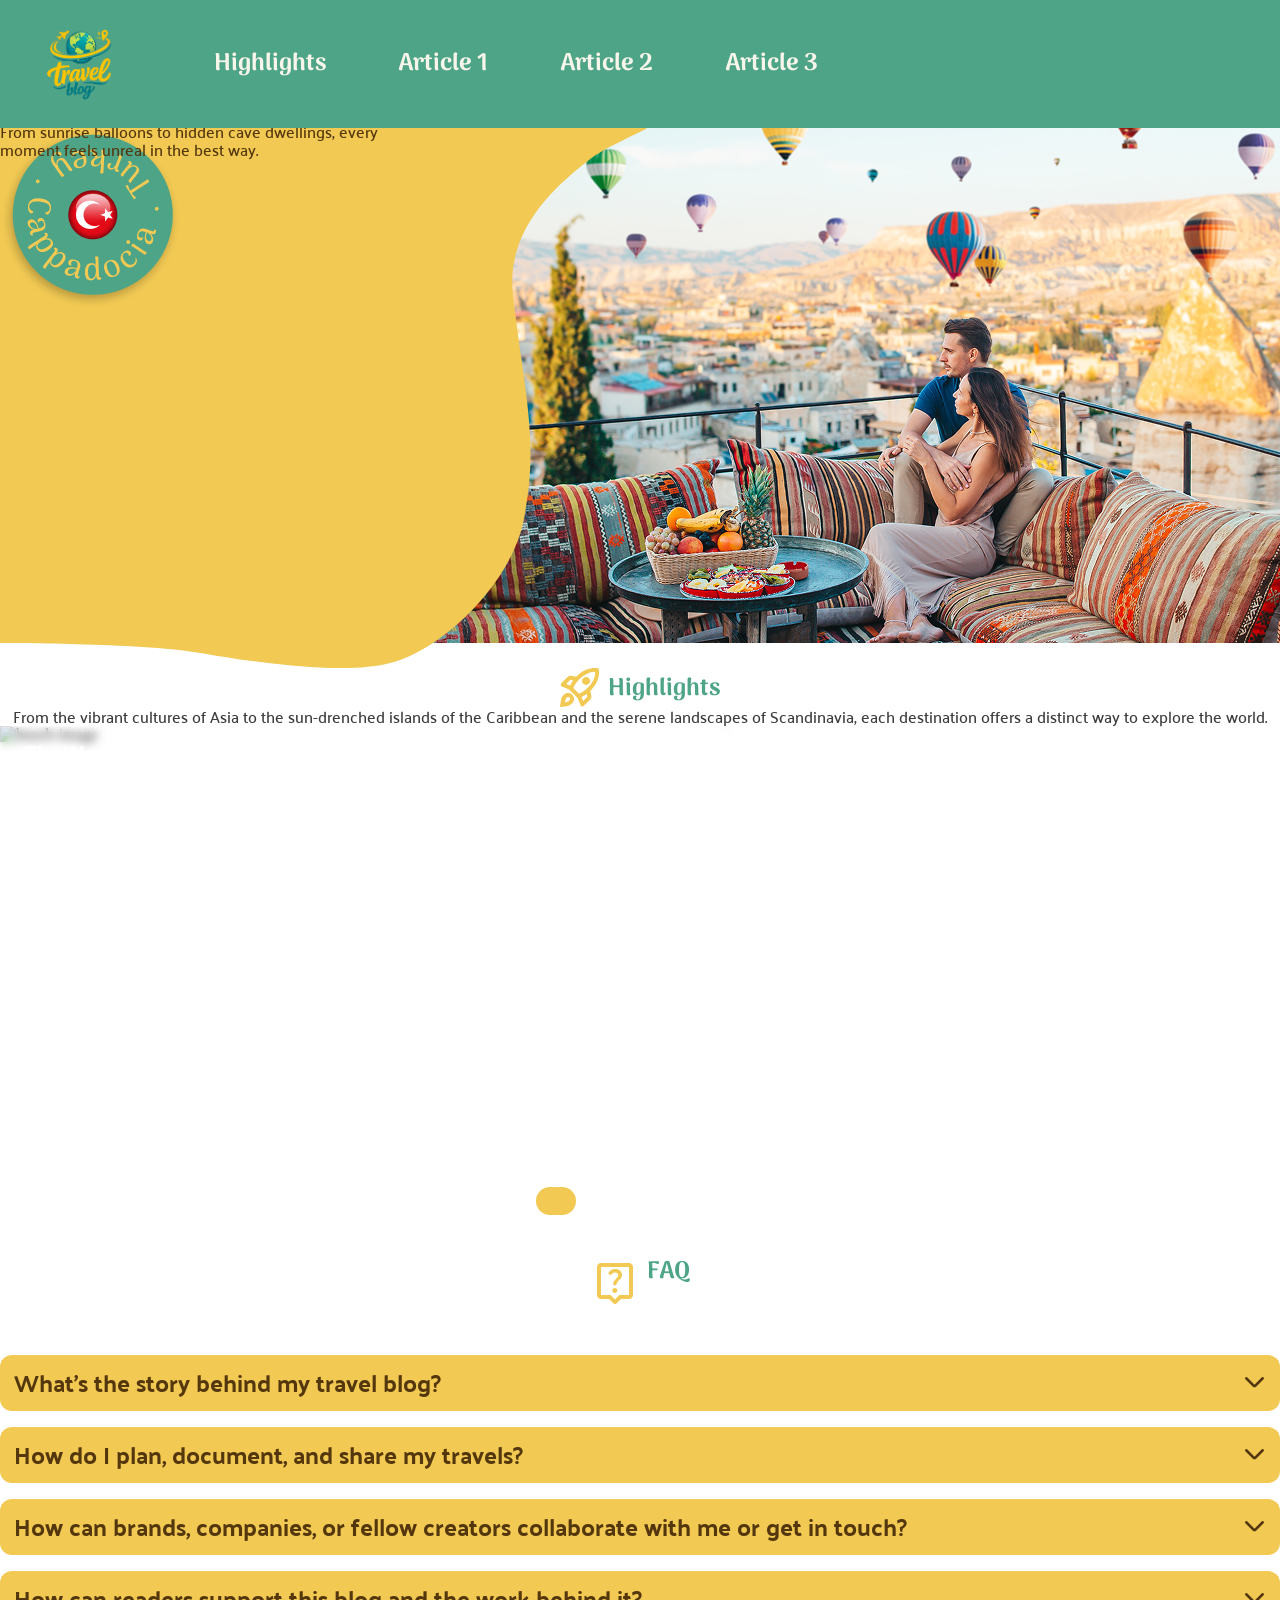
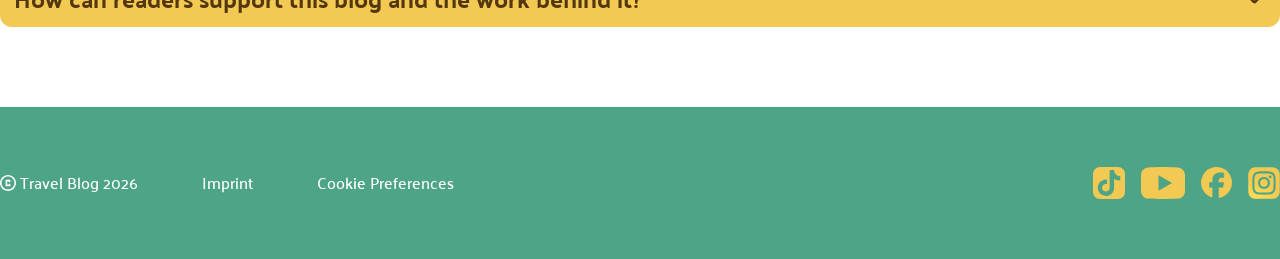
==== index.html @ 49374ea3 "nav links home button now pointing to index" ====
<!doctype html>
<html lang="en">
    <head>
        <meta charset="UTF-8" />
        <meta name="viewport" content="width=device-width, initial-scale=1.0" />
        <title>Travelmate</title>

        <link rel="icon" type="image/x-icon" href="./assets/icons/favicon.png" />
        <link rel="stylesheet" href="./styles/variables.css" />
        <link rel="stylesheet" href="./styles/standard.css" />
        <link rel="stylesheet" href="./styles/fonts.css" />
        <link rel="stylesheet" href="style.css" />
    </head>
    <body>
        <!-- #region header -->
        <header>
            <nav>
                <a href="index.html">
                    <img src="./assets/icons/favicon.png" alt="logo-icon" />
                </a>
                <ul>
                    <li>
                        <a href="index.html">
                            <img class="nav-mobile" src="./assets/icons/mobile-home-icon.svg" alt="home button" />
                        </a>
                        <a href="index.html#section-highlights">
                            <div class="nav-desktop">
                                <p>Highlights</p>
                                <img class="hover0" src="./assets/icons/hover-0.png" alt="hover-0" />
                            </div>
                        </a>
                    </li>
                    <li>
                        <a href="./page/beaches.html">
                            <img class="nav-mobile" src="./assets/icons/mobile-rocket-icon.svg" alt="rocket button" />
                            <div class="nav-desktop">
                                <p>Article 1</p>
                                <img class="hover1" src="./assets/icons/hover-1.png" alt="hover-1" />
                            </div>
                        </a>
                    </li>
                    <li>
                        <a href="./page/copenhagen.html">
                            <img class="nav-mobile" src="./assets/icons/mobile-help-icon.svg" alt="help button" />
                            <div class="nav-desktop">
                                <p>Article 2</p>
                                <img class="hover2" src="./assets/icons/hover-2.png" alt="hover-2" />
                            </div>
                        </a>
                    </li>
                    <li>
                        <a href="./page/pattaya.html">
                            <img class="nav-mobile" src="./assets/icons/mobile-contact-icon.svg" alt="contact button" />
                            <div class="nav-desktop">
                                <p>Article 3</p>
                                <img class="hover3" src="./assets/icons/hover-3.png" alt="hover-3" />
                            </div>
                        </a>
                    </li>
                </ul>
            </nav>
        </header>
        <!-- #endregion header -->

        <!-- #region content-main -->
        <section class="content-main">
            <section class="content-main-section section-landing">
                <div class="landing-bg">
                    <img class="landing-overlay" src="./assets/img/header-img.png" alt="hero-background" />
                </div>

                <img
                    class="landing-overlay landing-overlay-bg"
                    src="./assets/img/landing-overlay.svg"
                    alt="hero-overlay"
                />
                <div class="landing-headline">
                    <img
                        class="landing-overlay landing-icon"
                        src="./assets/icons/cappadocia-circle-shadow-icon.png"
                        alt="hero-overlay"
                    />
                    <div class="landing-overlay landing-txt">
                        <h1>Cappadocia</h1>
                        <h4>
                            From sunrise balloons to hidden cave dwellings, every moment feels unreal in the best way.
                        </h4>
                    </div>
                </div>
            </section>
            <section id="section-highlights" class="content-main-section section-highlights">
                <!-- <section class="content-main-highlights"> -->
                <div>
                    <img src="./assets/icons/rocket-yellow-icon.svg" alt="rocket-icon" />
                    <h2>Highlights</h2>
                </div>
                <p>
                    From the vibrant cultures of Asia to the sun-drenched islands of the Caribbean and the serene
                    landscapes of Scandinavia, each destination offers a distinct way to explore the world.
                </p>
                <!-- #region faint-radio-slider -->
                <section class="faint_radio">
                    <!-- four exclusive radio buttons -->
                    <!-- give them extra spacing for hover effekt -->
                    <div class="radio_space">
                        <input type="radio" name="slider" value="one" checked />
                    </div>
                    <div class="radio_space">
                        <input type="radio" name="slider" value="two" />
                    </div>
                    <div class="radio_space">
                        <input type="radio" name="slider" value="three" />
                    </div>
                    <div class="radio_space">
                        <input type="radio" name="slider" value="four" />
                    </div>

                    <div class="faint_radio_wrapper">
                        <article class="faint_radio_element element_one">
                            <a class="faint_radio_element_txt" href="./page/beaches.html">
                                <h3>The World's Most Breathtaking Beaches</h3>
                                <h4>
                                    From powder-soft white sands to dramatic coastlines kissed by turquoise waves, these
                                    beaches are more than destinations — they're feelings.
                                </h4>
                            </a>
                            <img src="./assets/img/beaches-img-0.jpg" alt="beach-image" />
                        </article>

                        <article class="faint_radio_element element_two">
                            <a class="faint_radio_element_txt" href="./page/copenhagen.html">
                                <h3>Copenhagen in 3 Days: Big Experiences, Smart Spending</h3>
                                <h4>
                                    Discover Copenhagen, where historic charm meets modern design, vibrant cycling
                                    culture and waterfront living.
                                </h4>
                            </a>
                            <img src="./assets/img/copenhagen.jpg" alt="copenhagen-image" />
                        </article>

                        <article class="faint_radio_element element_three">
                            <a class="faint_radio_element_txt" href="./page/pattaya.html">
                                <h3>Pattaya Pulse: Food, Sun and Neon Lights</h3>
                                <h4>
                                    From bustling promenades to nearby islands, the city offers an energetic and diverse
                                    escape. Discover Pattaya City, with vibrand nightlife and rich cultural landmarks.
                                </h4>
                            </a>
                            <img src="./assets/img/pattaya.jpg" alt="pattaya-sanctuary-of-truth-image" />
                        </article>

                        <article class="faint_radio_element element_four">
                            <a class="faint_radio_element_txt" href="https://de.wikipedia.org/wiki/Fuji_(Vulkan)">
                                <h3>Mountain Fuji</h3>
                                <h4>
                                    The most iconic mountain and an active volcano located about 100 kilometers
                                    southwest of Tokyo. Written with the characters for "wealth" and "samurai", Fuji's
                                    name evokes a sense of strength, honor, and enduring prestige.
                                </h4>
                            </a>
                            <img src="./assets/img/fuji.jpg" alt="mountain-fuji-tempel-image" />
                        </article>
                    </div>
                </section>
                <!-- #endregion faint-radio-slider -->
            </section>
            <section class="content-main-section section-faq">
                <div class="faq-top">
                    <img src=".//assets/icons/faq-icon.svg" alt="FAQ-icon" />
                    <h2>FAQ</h2>
                </div>

                <div class="faq-cards">
                    <details>
                        <summary>What's the story behind my travel blog?</summary>
                        <p>
                            Lorem ipsum dolor sit amet, consectetur adipisicing elit. Minima facilis dignissimos
                            reiciendis placeat veritatis maxime. Magnam distinctio inventore, unde doloribus quo
                            voluptatem recusandae nostrum labore pariatur debitis magni, hic non.
                        </p>
                    </details>
                    <details>
                        <summary>How do I plan, document, and share my travels?</summary>
                        <p>
                            Lorem ipsum dolor sit amet consectetur adipisicing elit. Eius suscipit architecto id cum
                            modi deserunt, commodi voluptatibus numquam ex quasi iusto, laborum tenetur quae repudiandae
                            delectus minus repellat ea aliquid!
                        </p>
                    </details>
                    <details>
                        <summary>
                            How can brands, companies, or fellow creators collaborate with me or get in touch?
                        </summary>
                        <p>
                            Lorem, ipsum dolor sit amet consectetur adipisicing elit. Minus, dolore perspiciatis
                            repellat asperiores numquam magnam odio neque ad? Voluptatem, similique aut! Dicta
                            laudantium dignissimos aliquam similique, ipsum molestiae eum totam?
                        </p>
                    </details>
                    <details>
                        <summary>How can readers support this blog and the work behind it?</summary>
                        <p>
                            Lorem ipsum, dolor sit amet consectetur adipisicing elit. Obcaecati voluptatibus id beatae
                            ullam asperiores pariatur iste voluptates et porro velit rerum cum error nobis doloribus,
                            consequuntur, eveniet necessitatibus quia maiores?
                        </p>
                    </details>
                </div>
            </section>
        </section>
        <!-- #endregion content-main -->

        <!-- #region footer -->
        <footer>
            <div>
                <div class="footer-copyright">
                    <ul>
                        <li>
                            <a href="./page/imprint.html"> <p>Imprint</p></a>
                        </li>
                        <li class="cookies">
                            <p>Cookie Preferences</p>
                        </li>
                        <li class="copyright">
                            <img src="./assets/icons/copyright-icon.svg" alt="copyright-icon" />
                            <p>Travel Blog 2026</p>
                        </li>
                    </ul>
                </div>
                <div class="footer-social">
                    <a href="https://www.tiktok.com/de-DE/" target="_blank">
                        <img src="./assets/icons/socials-tiktok-icon.svg" alt="tiktok-icon" />
                    </a>
                    <a href="https://www.youtube.com/" target="_blank">
                        <img src="./assets/icons/socials-youtube-icon.svg" alt="youtube-icon" />
                    </a>
                    <a href="https://www.facebook.com/" target="_blank">
                        <img src="./assets/icons/socials-facebook-icon.svg" alt="facebook-icon" />
                    </a>
                    <a href="https://www.instagram.com/" target="_blank">
                        <img src="./assets/icons/socials-instagram-icon.svg" alt="instagram-icon" />
                    </a>
                </div>
            </div>
        </footer>
        <!-- #endregion footer -->
    </body>
</html>
---- styles/variables.css ----
:root {
    /* <!-- #region colors --> */

    /* green #4ea487 */
    --color-main1: rgb(78, 164, 135);

    /* yellow #f1c953 */
    --color-main2: rgb(241, 201, 83);

    /* light-green #4ea48733 */
    --color-background: rgba(78, 164, 135, 0.2);

    /* very light-green ##4EA4874D */
    --color-bg-rslider: rgba(78, 164, 135, 0.302);

    /* brown #54370d */
    --text-color: rgb(84, 55, 13);

    /* grey #3d3d3d*/
    --paragraph-color: rgb(61, 61, 61);

    /* <!-- #endregion colors --> */

    /* <!-- #region border radius --> */

    --border-radius-desktop-bubble: 30px;
    --border-radius-mobile: 30px;

    /* <!-- #endregion border racius --> */

    /* <!-- #region ARTICLE fonts --> */
    --f-size-h1-desk: 4rem;
    --f-size-h2-desk: 2.5rem;
    --f-size-h3-desk: 2rem;
    --f-size-header-p-desk: 2rem;
    --f-size-h4-desk: 1.125rem;
    --f-size-author-p-desk: 1rem;
    --f-size-p-desk: 1.5rem;

    --f-size-h1-mobile: 2.5rem;
    --f-size-h2-mobile: 1.25rem;
    --f-size-h3-mobile: 1.25rem;
    --f-size-header-p-mobile: 1.125rem;
    --f-size-h4-mobile: 1rem;
    --f-size-author-p-mobile: 1rem;
    --f-size-p-mobile: 1rem;

    /* <!-- #endregion article fonts --> */

    /* #region faint-radio-slider */
    --fslider-height: 533px;
    --fslider-radio-size: 28px;
    --rslider-radio-size: 22px;
    --fslider-radio-border-radius: 20px;
    --fslider-radio-highlight: #f1c953;
    --fslider-radio-gap: 22px;
    --rslider-radio-gap: 8px;
    --fslider-radio-hover-w: 40px;
    /* #endregion faint-radio-slider */
}
---- styles/standard.css ----
* {
    box-sizing: border-box;
    position: relative;
    margin: 0;
    padding: 0;
    scroll-behavior: smooth;
}

html {
    font-size: 16px;
}
---- styles/fonts.css ----
/* arima-regular - latin */
@font-face {
    font-display: swap; /* Check https://developer.mozilla.org/en-US/docs/Web/CSS/@font-face/font-display for other options. */
    font-family: 'Arima';
    font-style: normal;
    font-weight: 400;
    src: url('../assets/fonts/arima-v7-latin-regular.woff2') format('woff2'); /* Chrome 36+, Opera 23+, Firefox 39+, Safari 12+, iOS 10+ */
}
/* arima-600 - latin */
@font-face {
    font-display: swap; /* Check https://developer.mozilla.org/en-US/docs/Web/CSS/@font-face/font-display for other options. */
    font-family: 'Arima';
    font-style: normal;
    font-weight: 600;
    src: url('../assets/fonts/arima-v7-latin-600.woff2') format('woff2'); /* Chrome 36+, Opera 23+, Firefox 39+, Safari 12+, iOS 10+ */
}
/* arima-700 - latin */
@font-face {
    font-display: swap; /* Check https://developer.mozilla.org/en-US/docs/Web/CSS/@font-face/font-display for other options. */
    font-family: 'Arima';
    font-style: normal;
    font-weight: 700;
    src: url('../assets/fonts/arima-v7-latin-700.woff2') format('woff2'); /* Chrome 36+, Opera 23+, Firefox 39+, Safari 12+, iOS 10+ */
}
/* palanquin-regular - latin */
@font-face {
    font-display: swap; /* Check https://developer.mozilla.org/en-US/docs/Web/CSS/@font-face/font-display for other options. */
    font-family: 'Palanquin';
    font-style: normal;
    font-weight: 400;
    src: url('../assets/fonts/palanquin-v17-latin-regular.woff2') format('woff2'); /* Chrome 36+, Opera 23+, Firefox 39+, Safari 12+, iOS 10+ */
}
/* palanquin-500 - latin */
@font-face {
    font-display: swap; /* Check https://developer.mozilla.org/en-US/docs/Web/CSS/@font-face/font-display for other options. */
    font-family: 'Palanquin';
    font-style: normal;
    font-weight: 500;
    src: url('../assets/fonts/palanquin-v17-latin-500.woff2') format('woff2'); /* Chrome 36+, Opera 23+, Firefox 39+, Safari 12+, iOS 10+ */
}
/* palanquin-600 - latin */
@font-face {
    font-display: swap; /* Check https://developer.mozilla.org/en-US/docs/Web/CSS/@font-face/font-display for other options. */
    font-family: 'Palanquin';
    font-style: normal;
    font-weight: 600;
    src: url('../assets/fonts/palanquin-v17-latin-600.woff2') format('woff2'); /* Chrome 36+, Opera 23+, Firefox 39+, Safari 12+, iOS 10+ */
}
/* palanquin-700 - latin */
@font-face {
    font-display: swap; /* Check https://developer.mozilla.org/en-US/docs/Web/CSS/@font-face/font-display for other options. */
    font-family: 'Palanquin';
    font-style: normal;
    font-weight: 700;
    src: url('../assets/fonts/palanquin-v17-latin-700.woff2') format('woff2'); /* Chrome 36+, Opera 23+, Firefox 39+, Safari 12+, iOS 10+ */
}
/* palanquin-dark-600 - latin */
@font-face {
    font-display: swap; /* Check https://developer.mozilla.org/en-US/docs/Web/CSS/@font-face/font-display for other options. */
    font-family: 'Palanquin Dark';
    font-style: normal;
    font-weight: 600;
    src: url('../assets/fonts/palanquin-dark-v17-latin-600.woff2') format('woff2'); /* Chrome 36+, Opera 23+, Firefox 39+, Safari 12+, iOS 10+ */
}
---- style.css ----
/* #region global */
/* global definitions for all sub-pages are located in ./styles/page/page-definitions.css */
/* font size variables are only applicable for /page */
h1 {
    font-family: "Arima";
    font-weight: 700;
    font-size: 3.75rem;
    /* NOTE: h1 does not exist in mobile */
    font-size: clamp(var(--f-size-h1-mobile), calc((3.75rem * 100vw / 840px)), 3.75rem);
    color: var(--text-color);
}

h2 {
    font-family: "Arima";
    font-weight: 700;
    font-size: clamp(2.5rem, calc((3.25rem * 100vw / 840px)), 3.25rem);
    color: var(--color-main1);
}

h3 {
    font-family: "Palanquin Dark";
    font-weight: 600;
    font-size: clamp(1.75rem, calc((3rem * 100vw / 840px)), 3rem);
    line-height: 100%;
    color: #ffffff;
}

h4 {
    font-family: "Palanquin";
    font-weight: 400;
    font-size: clamp(1.25rem, calc((1.75rem * 100vw / 840px)), 1.75rem);
    line-height: 100%;
    color: #ffffff;
}

p {
    font-family: "Palanquin";
    font-weight: 500;
    font-size: clamp(1rem, calc((1.5rem * 100vw / 840px)), 1.5rem);
    color: var(--text-color);
    line-height: 110%;
}
/* #endregion global */

/* #region header */
header {
    nav {
        display: flex;
        justify-content: center;
        height: 70px;
        background-color: var(--color-main1);
    }

    a {
        display: flex;
        align-items: center;
        height: 100%;
        text-decoration: none;

        p {
            font-family: "Arima";
            font-weight: 700;
            font-size: 1.5rem;
            color: #f8f5eb;
        }
    }

    a:hover {
        p {
            color: var(--color-main2);
        }

        .nav-desktop > img {
            transition: all 200ms ease-in-out;
            opacity: 1;
        }
    }

    a:active {
        p {
            color: #f8f5eb;
        }
    }

    img {
        height: 56px;
        width: 56px;
    }

    ul {
        transition: all 150ms ease-in-out;

        display: flex;
        align-items: center;
        justify-content: center;

        position: fixed;
        bottom: 0;
        z-index: 3;

        width: 100%;
        height: 88px;
        gap: 48px;

        background-color: var(--color-main2);
        list-style-type: none;

        li {
            display: flex;
            height: 100%;
            align-items: center;

            img {
                height: 40px;
                width: 40px;
            }
        }
    }
}

/* mobile-first: do not show desktop version of nav-bar */
.nav-desktop {
    display: none;
}
/* #endregion header */

/* #region content-main */
.content-main {
    display: flex;
    flex-direction: column;
    align-items: center;

    width: 100%;
}

/* smooth content limitation for content sections with up to 120px padding */
/* |  |<---------- 1440 ---------->|  | */
/* |  |            Hero            |  | */
/* |  |<-120| Content (desk) |120->|  | */
/* |  |<- 20| Content (mobi) | 20->|  | */

.content-main-section {
    height: 100%;
    width: 100%;
    /* padding desktop/mobile top/bottom 80px -> 40px & left/right 120px -> 20px */
    padding: 40px max(calc(50% - 720px + 120px), clamp(20px, calc((120px * 100vw / 840px) / 2.5), 120px));
}

.section-landing {
    padding: 0 calc(50% - 720px);
    padding-bottom: 40px;
    height: 540px;

    position: relative;
    overflow: hidden;

    /* place the background image into a container to align it to the right, while overlay is aligned to the left */
    .landing-bg {
        position: relative;
        img {
            right: max(calc(50% - 720px), clamp(-410px, calc((100vw - 400px) * 410px / 1040px - 410px), 0px));
        }
    }

    .landing-headline {
        height: clamp(51%, calc((100vw - 400px) * 49% / 550px + 51%), 100%);
    }

    .landing-overlay {
        position: absolute;
        top: 0;
    }

    .landing-icon {
        /* school was a while ago... f(x) = (x-x1) * (y2 - y1) / (x2 - x1) + y1 */
        left: max(calc(50% - 270px), clamp(50px, calc((100vw - 400px) * 400px / 550px + 50px), 450px));
        top: clamp(40%, calc((100vw - 400px) * 15% / 1040px + 40%), 55%);
    }

    .landing-txt {
        display: none;
    }

    .landing-overlay-bg {
        height: clamp(51%, calc((100vw - 400px) * 49% / 550px + 51%), 100%);
        left: max(calc(50% - 720px), clamp(-100px, calc((100vw - 400px) * 100px / 1040px - 100px), 0px));
    }
}

.section-highlights {
    height: 100%;
    width: 100%;

    display: flex;
    flex-direction: column;
    justify-content: center;
    align-items: center;

    > div {
        display: flex;
        justify-content: center;
        align-items: center;
        gap: 8px;
        padding-bottom: clamp(24px, calc(50px - 32px * 100vw / 769px), 32px);
        img {
            height: clamp(40px, calc(100vw * 48px / 769px), 48px);
            width: clamp(40px, calc(100vw * 48px / 769px), 48px);
        }
    }

    > p {
        text-align: center;
        display: none;
        padding-bottom: clamp(0px, calc(88px * 100vw / 1200px) / 1.1, 88px);
    }

    /* #region faint-radio-slider  */
    .faint_radio {
        position: relative;
        border-top-right-radius: 100px;

        width: 100%;
        height: var(--fslider-height);

        /* hides the corner radius */
        overflow: hidden;
    }

    .faint_radio {
        display: flex;
        justify-content: center;
        /* e.g. (hover(40) - width(28))/2 -> 6px must be removed from target gap */
        gap: calc(var(--fslider-radio-gap) - calc((var(--fslider-radio-hover-w) - var(--fslider-radio-size)) / 2));

        .radio_space {
            display: flex;
            align-items: flex-end;
            justify-content: center;
            width: var(--fslider-radio-hover-w);
            height: 100%;
        }

        input {
            /* move slider buttons above element layer */
            z-index: 2;

            appearance: none;
            background-color: #ffffff;
            margin: 44px 0;
            width: var(--fslider-radio-size);
            height: var(--fslider-radio-size);
            border-radius: var(--fslider-radio-border-radius);
        }
    }

    .faint_radio input:hover {
        width: var(--fslider-radio-hover-w);
        background-color: var(--fslider-radio-highlight);
    }

    /* set up selection */
    .faint_radio input[type="radio"] {
        display: grid;
        place-content: center;
    }

    /* design selection */
    .faint_radio input[type="radio"]::before {
        content: "";
        width: var(--fslider-radio-hover-w);
        height: var(--fslider-radio-size);
        border-radius: 20px;
        transition: 120ms transform ease-in-out;

        /* set the shadow "too big" (overflow circle) and still hide it */
        box-shadow: inset 2em 2em var(--fslider-radio-highlight);
        transform: scale(0);
    }

    /* show selection */
    .faint_radio input[type="radio"]:checked::before {
        transform: scale(1);
    }

    .faint_radio_wrapper {
        width: 100%;
        height: 100%;

        /* parent is relative, so this will make visibility only to slider area */
        position: absolute;

        transition: all 0.5s ease-in-out;
    }

    .faint_radio_element {
        position: absolute;
        width: 100%;
        height: 100%;

        img {
            width: 100%;
            height: var(--fslider-height);
            object-fit: cover;
        }
    }

    .faint_radio_element_txt {
        position: absolute;
        z-index: 1;

        background: rgba(255, 255, 255, 0.2);
        backdrop-filter: blur(5px);
        border: 1px solid rgba(255, 255, 255, 0.3);

        padding: 16px 24px;
        margin: clamp(54px, calc(375px - 375px * 100vw / 1440px), 93px) clamp(16px, calc(38px * 100vw / 1440px), 38px);
        text-decoration: none;

        h3 {
            /* https://developer.mozilla.org/en-US/docs/Web/CSS/Reference/Properties/line-clamp */
            display: -webkit-box;
            -webkit-line-clamp: 3;
            -webkit-box-orient: vertical;
            overflow: hidden;
            padding-bottom: 8px;
        }

        h4 {
            /* https://developer.mozilla.org/en-US/docs/Web/CSS/Reference/Properties/line-clamp */
            display: -webkit-box;
            -webkit-line-clamp: 3;
            -webkit-box-orient: vertical;
            overflow: hidden;
        }
    }

    /* IMPORTANT to manage index for clickable URLs */
    .element_one {
        opacity: 1;
        z-index: 1;
    }

    .element_two,
    .element_three,
    .element_four {
        opacity: 0;
        z-index: 0;
    }

    /* we must use :has pseudo selector to reach parent of radion button, else we can't style it with a box */
    .radio_space:has(input[value="one"]:checked) ~ .faint_radio_wrapper {
        .element_one {
            opacity: 1;
            z-index: 1;

            transition: all 0.5s ease-in-out;
        }
        .element_two,
        .element_three,
        .element_four {
            transition: all 0.5s ease-in-out;
            opacity: 0;
            z-index: 0;
        }
    }

    .radio_space:has(input[value="two"]:checked) ~ .faint_radio_wrapper {
        .element_two {
            opacity: 1;
            z-index: 1;
            transition: all 0.5s ease-in-out;
        }
        .element_one,
        .element_three,
        .element_four {
            opacity: 0;
            z-index: 0;
            transition: all 0.5s ease-in-out;
        }
    }

    .radio_space:has(input[value="three"]:checked) ~ .faint_radio_wrapper {
        .element_three {
            opacity: 1;
            z-index: 1;
            transition: all 0.5s ease-in-out;
        }
        .element_one,
        .element_two,
        .element_four {
            opacity: 0;
            z-index: 0;
            transition: all 0.5s ease-in-out;
        }
    }

    .radio_space:has(input[value="four"]:checked) ~ .faint_radio_wrapper {
        .element_four {
            opacity: 1;
            z-index: 1;
            transition: all 0.5s ease-in-out;
        }
        .element_one,
        .element_two,
        .element_three {
            opacity: 0;
            z-index: 0;
            transition: all 0.5s ease-in-out;
        }
    }
    /* #endregion faint-radio-slider  */
}

/* #region FAQ */

.section-faq {
    width: 100%;
    padding-bottom: 80px;
    display: flex;
    flex-direction: column;
    align-items: center;
    gap: 32px;

    .faq-top {
        display: flex;
        flex-direction: row;
        align-items: flex-start;
        gap: 8px;

        h2 {
            line-height: 110%;
        }

        img {
            width: 40px;
        }
    }

    .faq-cards {
        width: 100%;
        display: flex;
        flex-direction: column;
        gap: 16px;

        details {
            background-color: var(--color-main2);
            border-radius: 12px;
            font-family: "Palanquin";
            font-weight: 700;
            font-size: 1rem;
            color: var(--text-color);
            padding: 16px 14px;
            line-height: 100%;
            display: flex;
            flex-direction: column;
        }

        summary {
            display: flex;
            justify-content: space-between;
            cursor: pointer;
            list-style: none;
            align-items: center;
            line-height: 100%;
        }

        summary::after {
            display: flex;
            content: "";
            height: 24px;
            width: 24px;
            flex-shrink: 0;
            background-image: url("./assets/icons/faq-arrow.png");
            background-repeat: no-repeat;
            background-position: center;
            transition: transform 0.5s;
        }

        details[open] summary::after {
            transform: rotate(180deg);
        }

        p {
            background-color: white;
            border-radius: 5px;
            line-height: 120%;
            margin-top: 8px;
            padding: 4px 10px;
            font-size: 1rem;
        }
    }
}

/* #endregion FAQ */

/* #endregion content-main */

/* #region footer */

footer {
    background-color: var(--color-main1);
    height: 134px;
    margin-bottom: 88px;
    width: 100%;
    padding: 24px max(calc(50% - 720px + 120px), clamp(30px, calc((120px * 100vw / 840px) / 2.5), 120px));
    display: flex;
    align-items: center;

    div {
        width: 100%;
        display: flex;
        justify-content: space-between;
        align-items: flex-end;
    }

    p {
        color: white;
        font-size: 1rem;
    }

    a {
        text-decoration: none;
        color: white;
        font-family: "Palanquin";
        font-size: 1rem;
    }

    .footer-copyright {
        display: flex;
        align-items: center;
        ul {
            display: flex;
            align-items: flex-start;
            list-style-type: none;
            display: flex;
            flex-direction: column;
            gap: 8px;
        }

        img {
            height: 16px;
        }

        .copyright {
            display: flex;
            align-items: center;
            gap: 4px;
        }
    }
    .footer-social {
        display: flex;
        align-items: flex-end;
        justify-content: flex-end;
        width: 200px;
        gap: clamp(8px, 3.5vw, 16px);

        img {
            height: 24px;
        }
        a {
            display: flex;
            align-items: center;
        }
    }
}

/* #endregion footer */

/* #region media queries */
@media screen and (min-width: 769px) {
    p,
    li,
    a {
        color: var(--paragraph-color);
    }
    /* #region header min-width: 769px */
    .nav-desktop {
        display: flex;
        flex-direction: column;
        align-items: center;
        position: relative;

        img {
            position: absolute;
            object-fit: contain;
            width: calc(100% + 50px);

            opacity: 0;
            transition: all 200ms ease-in-out;
        }

        .hover0 {
            top: 5px;
        }
        .hover1 {
            bottom: 19px;
        }
        .hover2 {
            top: 15px;
        }
        .hover3 {
            top: -24px;
            height: 80px;
        }
    }

    .nav-mobile {
        display: none;
    }

    header {
        nav {
            height: 128px;
            padding: 0px max(calc(50% - 600px));
            justify-content: flex-start;
            gap: clamp(32px, 8vw, 102px);
        }

        ul {
            transition: all 0s ease-in-out; /* desktop -> mobile transition only unidirectional */

            position: relative;
            height: 100%;
            width: auto;
            gap: clamp(16px, 6vw, 72px);
            background-color: #00000000;
        }

        img {
            height: 72px;
            width: 72px;
            padding-left: 6px;
        }
    }
    /* #endregion header min-width: 769px*/

    /* #region content-main min-width: 769px*/
    .section-highlights {
        > p {
            display: block;
        }
    }

    .section-faq {
        gap: 48px;

        .faq-top {
            img {
                width: 48px;
            }
        }
    }
    summary {
        font-size: 1.5rem;
    }

    .section-landing {
        .landing-txt {
            display: contents;

            display: flex;
            flex-direction: column;
            justify-content: center;
            height: 100%;
            width: 32%;

            padding-left: clamp(20px, calc((100vw - 400px) * (100px) / (1040px) + 20px), 120px);

            h4 {
                font-family: "Palanquin";
                font-weight: 500;
                line-height: 110%;
                color: var(--text-color);
            }
        }
    }
    /* #endregion content-main min-width: 769px*/

    /* #region footer min-width: 769px*/
    footer {
        height: 152px;
        margin-bottom: 0;
        align-items: center;

        div {
            align-items: center;
        }

        .footer-copyright ul {
            display: flex;
            flex-direction: row;
            align-items: center;
            gap: clamp(8px, 5vw, 72px);
        }

        .copyright {
            order: -2;
            font-size: 1.125rem;
        }

        .footer-social {
            img {
                height: 32px;
            }

            a {
                display: flex;
                align-items: center;
            }
        }
    }

    /* #endregion footer min-width: 769px*/
}

@media screen and (min-width: 320px) and (max-width: 374px) {
    footer {
        margin-bottom: clamp(20px, 88px * 100vw / 319px, 88px);

        div {
            flex-direction: column;
            gap: 5px;

            .footer-copyright {
                align-items: flex-start;
                ul {
                    .cookies {
                        display: none;
                    }
                    .copyright {
                        order: -2;
                    }
                }
            }

            .footer-social {
                flex-direction: row;
                align-items: space-between;
                width: 100%;
            }
        }
    }
}

/* OPTIONAL media query */
@media screen and (max-width: 319px) {
    header {
        ul {
            height: clamp(20px, calc(88px * 100vw / 319px), 88px);
            transition: all 0s ease-in-out;

            /* smooth clamping: (max-size * current-width / max-media-width ) / acceleration */
            gap: clamp(5px, (48px * 100vw / 319px) / 2, 48px);

            li img {
                width: clamp(16px, 40px * 100vw / 319px, 40px);
                height: clamp(16px, 40px * 100vw / 319px, 40px);
            }
        }
    }

    .section-highlights > div {
        img {
            width: clamp(16px, 40px * 100vw / 319px, 40px);
            height: clamp(16px, 40px * 100vw / 319px, 40px);
        }
    }

    footer {
        margin-bottom: clamp(20px, 88px * 100vw / 319px, 88px);
        height: clamp(80px, calc(134px * 100vw / 319px), 134px);
        padding: 0;

        div {
            flex-direction: column;
            gap: 5px;
            .footer-copyright {
                align-items: center;

                ul {
                    .cookies {
                        display: none;
                    }
                    .copyright {
                        order: -2;
                    }
                    a,
                    p {
                        font-size: clamp(0.5rem, calc((1rem * 100vw / 319px)), 1rem);
                    }
                }
            }

            .footer-social {
                flex-direction: row;
                justify-content: center;
                /* align-items: space-between; */
                align-items: flex-start;

                width: 100%;
                img {
                    width: clamp(16px, 32px * 100vw / 319px, 32px);
                }
            }
        }
    }

    h1,
    h2,
    h3 {
        font-size: clamp(1rem, calc((var(--f-size-h1-mobile) * 100vw / 319px)), var(--f-size-h1-mobile));
    }
}
/* #endregion media queries */
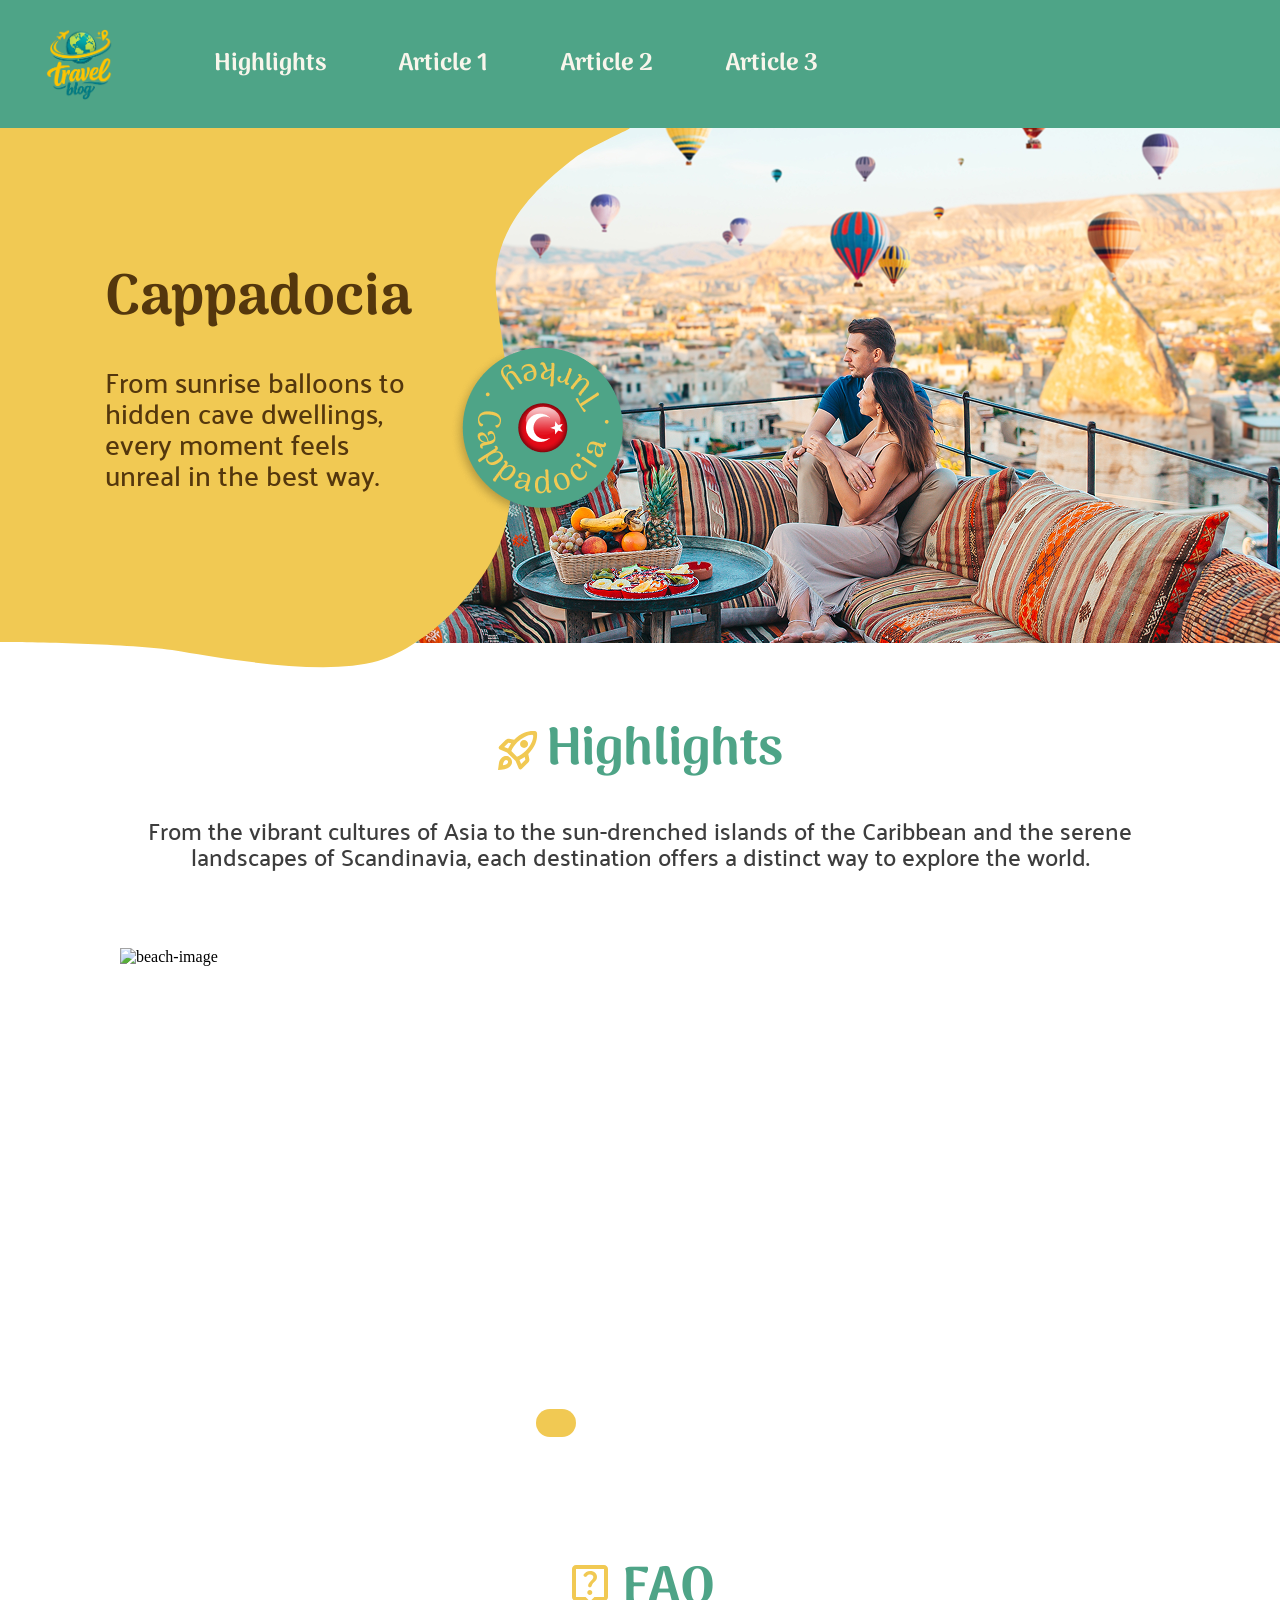
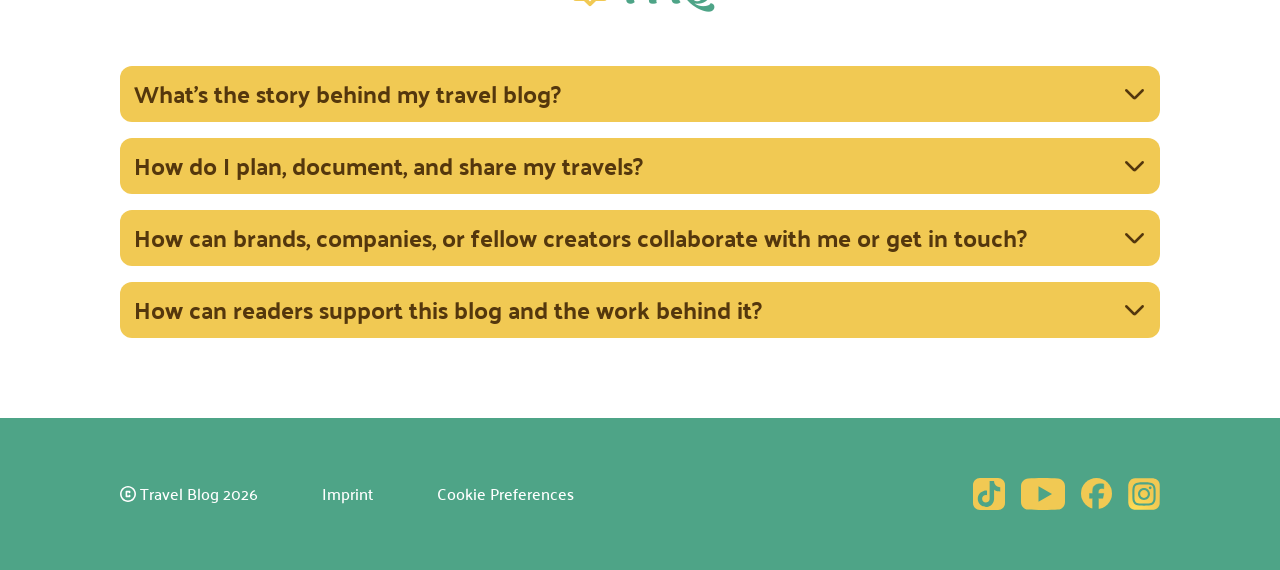
==== commit 8bf99501: "fix: index now working with firefox" ====
--- a/index.html
+++ b/index.html
@@ -23,7 +23,7 @@
                         <a href="index.html">
                             <img class="nav-mobile" src="./assets/icons/mobile-home-icon.svg" alt="home button" />
                         </a>
-                        <a href="index.html#section-highlights">
+                        <a class="nav-hover" href="index.html#section-highlights">
                             <div class="nav-desktop">
                                 <p>Highlights</p>
                                 <img class="hover0" src="./assets/icons/hover-0.png" alt="hover-0" />
@@ -31,7 +31,7 @@
                         </a>
                     </li>
                     <li>
-                        <a href="./page/beaches.html">
+                        <a class="nav-hover" href="./page/beaches.html">
                             <img class="nav-mobile" src="./assets/icons/mobile-rocket-icon.svg" alt="rocket button" />
                             <div class="nav-desktop">
                                 <p>Article 1</p>
@@ -40,7 +40,7 @@
                         </a>
                     </li>
                     <li>
-                        <a href="./page/copenhagen.html">
+                        <a class="nav-hover" href="./page/copenhagen.html">
                             <img class="nav-mobile" src="./assets/icons/mobile-help-icon.svg" alt="help button" />
                             <div class="nav-desktop">
                                 <p>Article 2</p>
@@ -49,7 +49,7 @@
                         </a>
                     </li>
                     <li>
-                        <a href="./page/pattaya.html">
+                        <a class="nav-hover" href="./page/pattaya.html">
                             <img class="nav-mobile" src="./assets/icons/mobile-contact-icon.svg" alt="contact button" />
                             <div class="nav-desktop">
                                 <p>Article 3</p>
--- a/style.css
+++ b/style.css
@@ -6,21 +6,23 @@
     font-weight: 700;
     font-size: 3.75rem;
     /* NOTE: h1 does not exist in mobile */
-    font-size: clamp(var(--f-size-h1-mobile), calc((3.75rem * 100vw / 840px)), 3.75rem);
+    font-size: clamp(var(--f-size-h1-mobile), calc((100vw - 25rem) * 1 / 52.5 + var(--f-size-h1-mobile)), 3.75rem);
+
     color: var(--text-color);
+    line-height: 120%;
 }
 
 h2 {
     font-family: "Arima";
     font-weight: 700;
-    font-size: clamp(2.5rem, calc((3.25rem * 100vw / 840px)), 3.25rem);
+    font-size: clamp(2.5rem, calc((100vw - 25rem) * 0.75 / 52.5 + 2.5rem), 3.25rem);
     color: var(--color-main1);
 }
 
 h3 {
     font-family: "Palanquin Dark";
     font-weight: 600;
-    font-size: clamp(1.75rem, calc((3rem * 100vw / 840px)), 3rem);
+    font-size: clamp(1.75rem, calc((100vw - 25rem) * 1.25 / 52.5 + 1.75rem), 3rem);
     line-height: 100%;
     color: #ffffff;
 }
@@ -28,7 +30,7 @@
 h4 {
     font-family: "Palanquin";
     font-weight: 400;
-    font-size: clamp(1.25rem, calc((1.75rem * 100vw / 840px)), 1.75rem);
+    font-size: clamp(1.25rem, calc((100vw - 25rem) * 0.5 / 52.5 + 1.25rem), 1.75rem);
     line-height: 100%;
     color: #ffffff;
 }
@@ -36,7 +38,7 @@
 p {
     font-family: "Palanquin";
     font-weight: 500;
-    font-size: clamp(1rem, calc((1.5rem * 100vw / 840px)), 1.5rem);
+    font-size: clamp(1rem, calc((100vw - 25rem) * 0.5 / 52.5 + 1rem), 1.5rem);
     color: var(--text-color);
     line-height: 110%;
 }
@@ -65,7 +67,7 @@
         }
     }
 
-    a:hover {
+    .nav-hover:hover {
         p {
             color: var(--color-main2);
         }
@@ -76,7 +78,7 @@
         }
     }
 
-    a:active {
+    .nav-hover:active {
         p {
             color: #f8f5eb;
         }
@@ -143,7 +145,7 @@
     height: 100%;
     width: 100%;
     /* padding desktop/mobile top/bottom 80px -> 40px & left/right 120px -> 20px */
-    padding: 40px max(calc(50% - 720px + 120px), clamp(20px, calc((120px * 100vw / 840px) / 2.5), 120px));
+    padding: 40px clamp(20px, calc((100vw - 400px) * 100 / 840 + 20px), 120px);
 }
 
 .section-landing {
@@ -158,12 +160,12 @@
     .landing-bg {
         position: relative;
         img {
-            right: max(calc(50% - 720px), clamp(-410px, calc((100vw - 400px) * 410px / 1040px - 410px), 0px));
+            right: clamp(-410px, calc((100vw - 400px) * 410 / 1040 - 410px), 0px);
         }
     }
 
     .landing-headline {
-        height: clamp(51%, calc((100vw - 400px) * 49% / 550px + 51%), 100%);
+        height: clamp(51%, calc((100vw - 400px) * 270 / 550 + 51%), 100%);
     }
 
     .landing-overlay {
@@ -173,8 +175,8 @@
 
     .landing-icon {
         /* school was a while ago... f(x) = (x-x1) * (y2 - y1) / (x2 - x1) + y1 */
-        left: max(calc(50% - 270px), clamp(50px, calc((100vw - 400px) * 400px / 550px + 50px), 450px));
-        top: clamp(40%, calc((100vw - 400px) * 15% / 1040px + 40%), 55%);
+        left: min(clamp(50px, calc((100vw - 400px) * 400 / 550 + 50px), 450px), 450px);
+        top: clamp(40%, calc((100vw - 400px) * 15 / 1040 + 40%), 55%);
     }
 
     .landing-txt {
@@ -182,8 +184,8 @@
     }
 
     .landing-overlay-bg {
-        height: clamp(51%, calc((100vw - 400px) * 49% / 550px + 51%), 100%);
-        left: max(calc(50% - 720px), clamp(-100px, calc((100vw - 400px) * 100px / 1040px - 100px), 0px));
+        height: clamp(51%, calc((100vw - 400px) * 270 / 550 + 51%), 100%);
+        left: clamp(-100px, calc((100vw - 400px) * 100 / 1040 - 100px), 0px);
     }
 }
 
@@ -201,7 +203,7 @@
         justify-content: center;
         align-items: center;
         gap: 8px;
-        padding-bottom: clamp(24px, calc(50px - 32px * 100vw / 769px), 32px);
+        padding-bottom: clamp(24px, calc((769px - 100vw) * 8 / 369 + 24px), 32px);
         img {
             height: clamp(40px, calc(100vw * 48px / 769px), 48px);
             width: clamp(40px, calc(100vw * 48px / 769px), 48px);
@@ -211,7 +213,7 @@
     > p {
         text-align: center;
         display: none;
-        padding-bottom: clamp(0px, calc(88px * 100vw / 1200px) / 1.1, 88px);
+        padding-bottom: clamp(0px, calc(100vw * 88 / 1440), 88px);
     }
 
     /* #region faint-radio-slider  */
@@ -310,15 +312,17 @@
 
         background: rgba(255, 255, 255, 0.2);
         backdrop-filter: blur(5px);
-        border: 1px solid rgba(255, 255, 255, 0.3);
+        border-left: 1px solid rgba(255, 255, 255);
+        border-right: 1px solid rgba(255, 255, 255);
 
         padding: 16px 24px;
-        margin: clamp(54px, calc(375px - 375px * 100vw / 1440px), 93px) clamp(16px, calc(38px * 100vw / 1440px), 38px);
+        margin: clamp(54px, calc(100vw * 39 / 1440 + 54px), 93px) clamp(16px, calc(100vw * 22 / 1440 + 16px), 38px);
         text-decoration: none;
 
         h3 {
             /* https://developer.mozilla.org/en-US/docs/Web/CSS/Reference/Properties/line-clamp */
             display: -webkit-box;
+            line-clamp: 3;
             -webkit-line-clamp: 3;
             -webkit-box-orient: vertical;
             overflow: hidden;
@@ -328,6 +332,7 @@
         h4 {
             /* https://developer.mozilla.org/en-US/docs/Web/CSS/Reference/Properties/line-clamp */
             display: -webkit-box;
+            line-clamp: 3;
             -webkit-line-clamp: 3;
             -webkit-box-orient: vertical;
             overflow: hidden;
@@ -502,7 +507,7 @@
     height: 134px;
     margin-bottom: 88px;
     width: 100%;
-    padding: 24px max(calc(50% - 720px + 120px), clamp(30px, calc((120px * 100vw / 840px) / 2.5), 120px));
+    padding: 24px clamp(30px, calc((100vw - 400px) * 96 / 840 + 24px), 120px);
     display: flex;
     align-items: center;
 
@@ -567,6 +572,32 @@
 /* #endregion footer */
 
 /* #region media queries */
+@media screen and (min-width: 1441px) {
+    .content-main-section {
+        padding: 40px max(calc(50% - 720px + 120px), 120px);
+    }
+
+    footer {
+        padding: 24px max(calc(50% - 720px + 120px), 120px);
+    }
+    .section-landing {
+        padding: 0 calc(50% - 720px);
+
+        .landing-bg {
+            img {
+                right: calc(50% - 720px);
+            }
+        }
+        .landing-overlay-bg {
+            /* left: max(calc(50% - 720px), 0); */
+            left: calc(50% - 720px);
+        }
+    }
+}
+
+@media screen and (min-width: 1201px) {
+}
+
 @media screen and (min-width: 769px) {
     p,
     li,
@@ -662,9 +693,10 @@
             flex-direction: column;
             justify-content: center;
             height: 100%;
-            width: 32%;
-
-            padding-left: clamp(20px, calc((100vw - 400px) * (100px) / (1040px) + 20px), 120px);
+            width: clamp(310px, calc((100vw - 769px) * 140 / 671 + 313px), 450px);
+            gap: 32px;
+
+            padding-left: clamp(20px, calc((100vw - 400px) * 100 / 1040 + 20px), 120px);
 
             h4 {
                 font-family: "Palanquin";
@@ -746,15 +778,14 @@
 @media screen and (max-width: 319px) {
     header {
         ul {
-            height: clamp(20px, calc(88px * 100vw / 319px), 88px);
+            height: clamp(20px, calc(100vw * 68 / 319 + 20px), 88px);
             transition: all 0s ease-in-out;
 
-            /* smooth clamping: (max-size * current-width / max-media-width ) / acceleration */
-            gap: clamp(5px, (48px * 100vw / 319px) / 2, 48px);
+            gap: clamp(5px, calc(33vw * 43 / 319 + 5px), 48px);
 
             li img {
-                width: clamp(16px, 40px * 100vw / 319px, 40px);
-                height: clamp(16px, 40px * 100vw / 319px, 40px);
+                width: clamp(16px, calc(60vw * 24 / 319 + 16px), 40px);
+                height: clamp(16px, calc(60vw * 24 / 319 + 16px), 40px);
             }
         }
     }
@@ -767,8 +798,8 @@
     }
 
     footer {
-        margin-bottom: clamp(20px, 88px * 100vw / 319px, 88px);
-        height: clamp(80px, calc(134px * 100vw / 319px), 134px);
+        margin-bottom: clamp(20px, calc(100vw * 68 / 319 + 20px), 88px);
+        height: clamp(80px, calc(100vw * 54 / 319 + 80px), 134px);
         padding: 0;
 
         div {
@@ -786,7 +817,7 @@
                     }
                     a,
                     p {
-                        font-size: clamp(0.5rem, calc((1rem * 100vw / 319px)), 1rem);
+                        font-size: clamp(0.5rem, calc(100vw * 0.5 / 20 + 0.5rem), 1rem);
                     }
                 }
             }
@@ -799,7 +830,7 @@
 
                 width: 100%;
                 img {
-                    width: clamp(16px, 32px * 100vw / 319px, 32px);
+                    width: clamp(16px, calc(100vw * 16 / 319 + 16px), 32px);
                 }
             }
         }
@@ -808,7 +839,7 @@
     h1,
     h2,
     h3 {
-        font-size: clamp(1rem, calc((var(--f-size-h1-mobile) * 100vw / 319px)), var(--f-size-h1-mobile));
+        font-size: clamp(1rem, calc(100vw * (var(--f-size-h1-mobile) - 1rem) / 319 + 1rem), (var(--f-size-h1-mobile)));
     }
 }
 /* #endregion media queries */
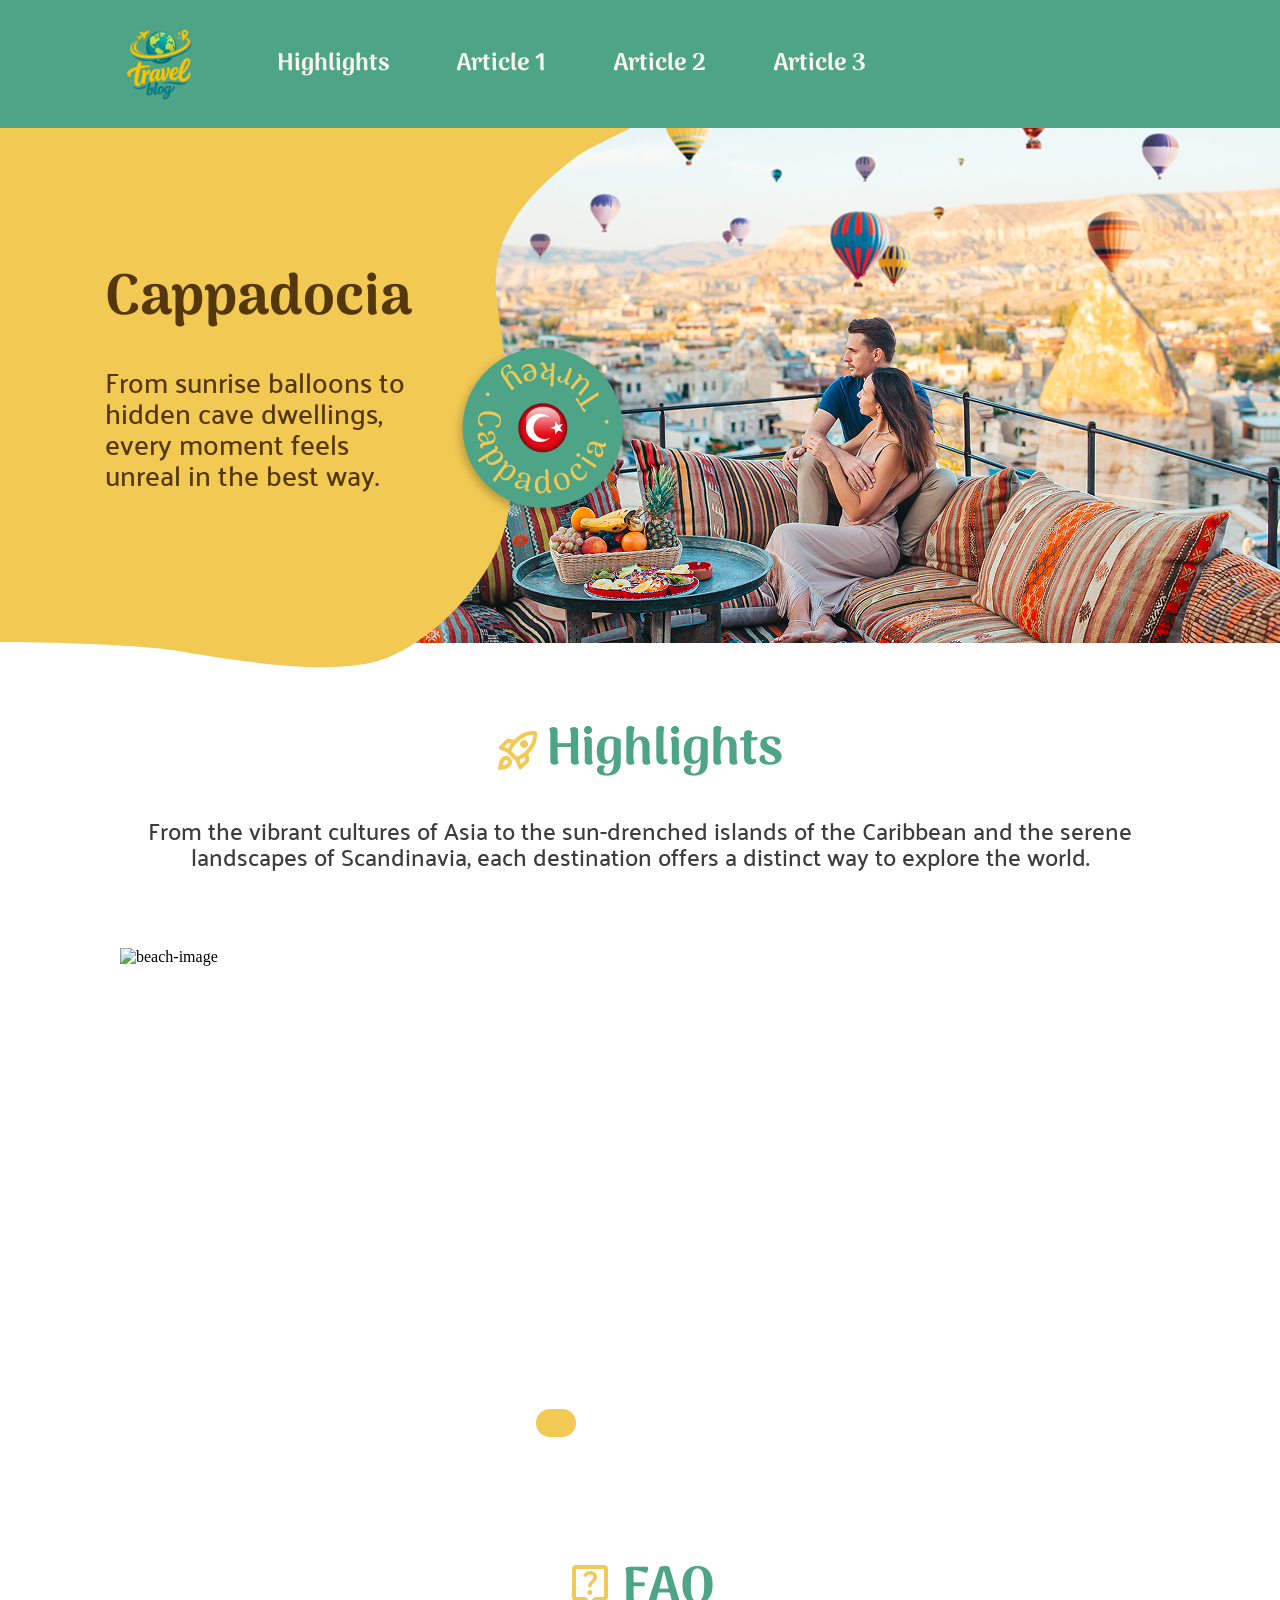
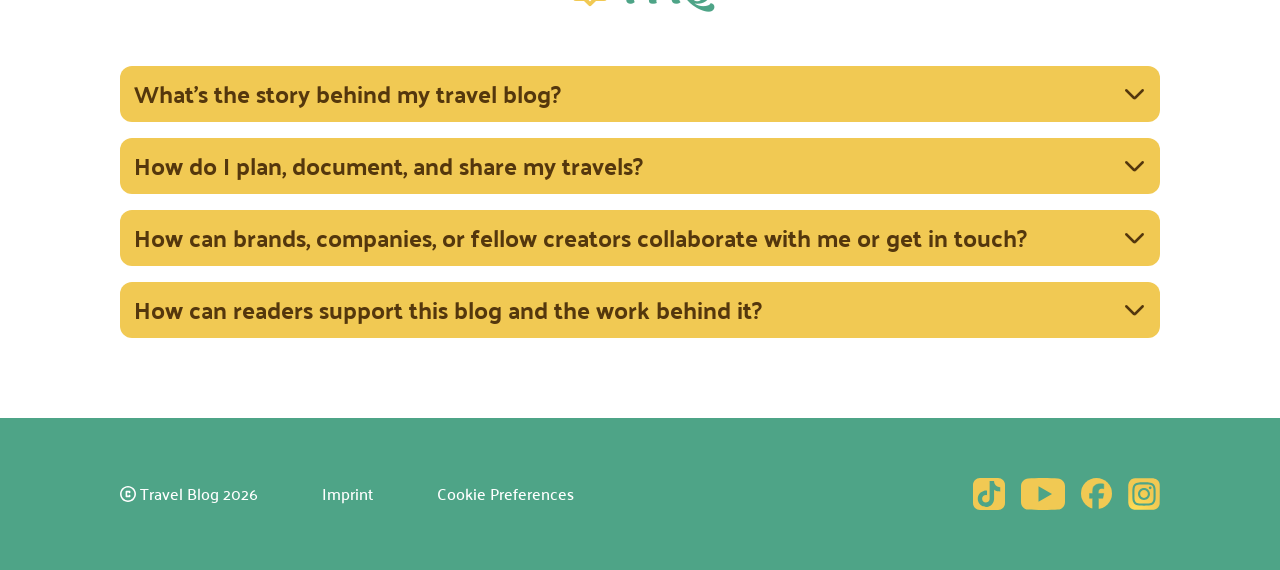
==== commit 428db669: "feat: header exported to its own css file" ====
--- a/index.html
+++ b/index.html
@@ -9,6 +9,9 @@
         <link rel="stylesheet" href="./styles/variables.css" />
         <link rel="stylesheet" href="./styles/standard.css" />
         <link rel="stylesheet" href="./styles/fonts.css" />
+
+        <link rel="stylesheet" href="./styles/components/header.css" />
+
         <link rel="stylesheet" href="style.css" />
     </head>
     <body>
--- a/styles/components/header.css
+++ b/styles/components/header.css
@@ -0,0 +1,168 @@
+/* #region header */
+header {
+    nav {
+        display: flex;
+        justify-content: center;
+        height: 70px;
+        background-color: var(--color-main1);
+    }
+
+    a {
+        display: flex;
+        align-items: center;
+        height: 100%;
+        text-decoration: none;
+
+        p {
+            font-family: "Arima";
+            font-weight: 700;
+            font-size: 1.5rem;
+            color: #f8f5eb;
+        }
+    }
+
+    .nav-hover:hover {
+        p {
+            color: var(--color-main2);
+        }
+
+        .nav-desktop > img {
+            transition: all 200ms ease-in-out;
+            opacity: 1;
+        }
+    }
+
+    .nav-hover:active {
+        p {
+            color: #f8f5eb;
+        }
+    }
+
+    img {
+        height: 56px;
+        width: 56px;
+    }
+
+    ul {
+        transition: all 150ms ease-in-out;
+
+        display: flex;
+        align-items: center;
+        justify-content: center;
+
+        position: fixed;
+        bottom: 0;
+        z-index: 3;
+
+        width: 100%;
+        height: 88px;
+        gap: 48px;
+
+        background-color: var(--color-main2);
+        list-style-type: none;
+
+        li {
+            display: flex;
+            height: 100%;
+            align-items: center;
+
+            img {
+                height: 40px;
+                width: 40px;
+            }
+        }
+    }
+}
+
+/* mobile-first: do not show desktop version of nav-bar */
+.nav-desktop {
+    display: none;
+}
+/* #endregion header */
+
+/* #region media queries */
+@media screen and (min-width: 769px) {
+    p,
+    li,
+    a {
+        color: var(--paragraph-color);
+    }
+    /* #region header min-width: 769px */
+    .nav-desktop {
+        display: flex;
+        flex-direction: column;
+        align-items: center;
+        position: relative;
+
+        img {
+            position: absolute;
+            object-fit: contain;
+            width: calc(100% + 50px);
+
+            opacity: 0;
+            transition: all 200ms ease-in-out;
+        }
+
+        .hover0 {
+            top: 5px;
+        }
+        .hover1 {
+            bottom: 19px;
+        }
+        .hover2 {
+            top: 15px;
+        }
+        .hover3 {
+            top: -24px;
+            height: 80px;
+        }
+    }
+
+    .nav-mobile {
+        display: none;
+    }
+
+    header {
+        nav {
+            height: 128px;
+            padding: 0px max(calc(50% - 600px), 120px);
+            justify-content: flex-start;
+            gap: clamp(16px, calc((100vw - 800px) * 86 / 600 + 16px), 102px);
+        }
+
+        ul {
+            transition: all 0s ease-in-out; /* desktop -> mobile transition only unidirectional */
+
+            position: relative;
+            height: 100%;
+            width: auto;
+            gap: clamp(8px, calc((100vw - 800px) * 64 / 600 + 16px), 72px);
+            background-color: #00000000;
+        }
+
+        img {
+            height: 72px;
+            width: 72px;
+            padding-left: 6px;
+        }
+    }
+    /* #endregion header min-width: 769px */
+}
+
+/* OPTIONAL media query */
+@media screen and (max-width: 319px) {
+    header {
+        ul {
+            height: clamp(20px, calc(100vw * 68 / 319 + 20px), 88px);
+            transition: all 0s ease-in-out;
+
+            gap: clamp(5px, calc(33vw * 43 / 319 + 5px), 48px);
+
+            li img {
+                width: clamp(16px, calc(60vw * 24 / 319 + 16px), 40px);
+                height: clamp(16px, calc(60vw * 24 / 319 + 16px), 40px);
+            }
+        }
+    }
+}
+/* #endregion media queries */
--- a/style.css
+++ b/style.css
@@ -44,87 +44,6 @@
 }
 /* #endregion global */
 
-/* #region header */
-header {
-    nav {
-        display: flex;
-        justify-content: center;
-        height: 70px;
-        background-color: var(--color-main1);
-    }
-
-    a {
-        display: flex;
-        align-items: center;
-        height: 100%;
-        text-decoration: none;
-
-        p {
-            font-family: "Arima";
-            font-weight: 700;
-            font-size: 1.5rem;
-            color: #f8f5eb;
-        }
-    }
-
-    .nav-hover:hover {
-        p {
-            color: var(--color-main2);
-        }
-
-        .nav-desktop > img {
-            transition: all 200ms ease-in-out;
-            opacity: 1;
-        }
-    }
-
-    .nav-hover:active {
-        p {
-            color: #f8f5eb;
-        }
-    }
-
-    img {
-        height: 56px;
-        width: 56px;
-    }
-
-    ul {
-        transition: all 150ms ease-in-out;
-
-        display: flex;
-        align-items: center;
-        justify-content: center;
-
-        position: fixed;
-        bottom: 0;
-        z-index: 3;
-
-        width: 100%;
-        height: 88px;
-        gap: 48px;
-
-        background-color: var(--color-main2);
-        list-style-type: none;
-
-        li {
-            display: flex;
-            height: 100%;
-            align-items: center;
-
-            img {
-                height: 40px;
-                width: 40px;
-            }
-        }
-    }
-}
-
-/* mobile-first: do not show desktop version of nav-bar */
-.nav-desktop {
-    display: none;
-}
-/* #endregion header */
 
 /* #region content-main */
 .content-main {
@@ -604,66 +523,6 @@
     a {
         color: var(--paragraph-color);
     }
-    /* #region header min-width: 769px */
-    .nav-desktop {
-        display: flex;
-        flex-direction: column;
-        align-items: center;
-        position: relative;
-
-        img {
-            position: absolute;
-            object-fit: contain;
-            width: calc(100% + 50px);
-
-            opacity: 0;
-            transition: all 200ms ease-in-out;
-        }
-
-        .hover0 {
-            top: 5px;
-        }
-        .hover1 {
-            bottom: 19px;
-        }
-        .hover2 {
-            top: 15px;
-        }
-        .hover3 {
-            top: -24px;
-            height: 80px;
-        }
-    }
-
-    .nav-mobile {
-        display: none;
-    }
-
-    header {
-        nav {
-            height: 128px;
-            padding: 0px max(calc(50% - 600px));
-            justify-content: flex-start;
-            gap: clamp(32px, 8vw, 102px);
-        }
-
-        ul {
-            transition: all 0s ease-in-out; /* desktop -> mobile transition only unidirectional */
-
-            position: relative;
-            height: 100%;
-            width: auto;
-            gap: clamp(16px, 6vw, 72px);
-            background-color: #00000000;
-        }
-
-        img {
-            height: 72px;
-            width: 72px;
-            padding-left: 6px;
-        }
-    }
-    /* #endregion header min-width: 769px*/
 
     /* #region content-main min-width: 769px*/
     .section-highlights {
@@ -776,20 +635,6 @@
 
 /* OPTIONAL media query */
 @media screen and (max-width: 319px) {
-    header {
-        ul {
-            height: clamp(20px, calc(100vw * 68 / 319 + 20px), 88px);
-            transition: all 0s ease-in-out;
-
-            gap: clamp(5px, calc(33vw * 43 / 319 + 5px), 48px);
-
-            li img {
-                width: clamp(16px, calc(60vw * 24 / 319 + 16px), 40px);
-                height: clamp(16px, calc(60vw * 24 / 319 + 16px), 40px);
-            }
-        }
-    }
-
     .section-highlights > div {
         img {
             width: clamp(16px, 40px * 100vw / 319px, 40px);
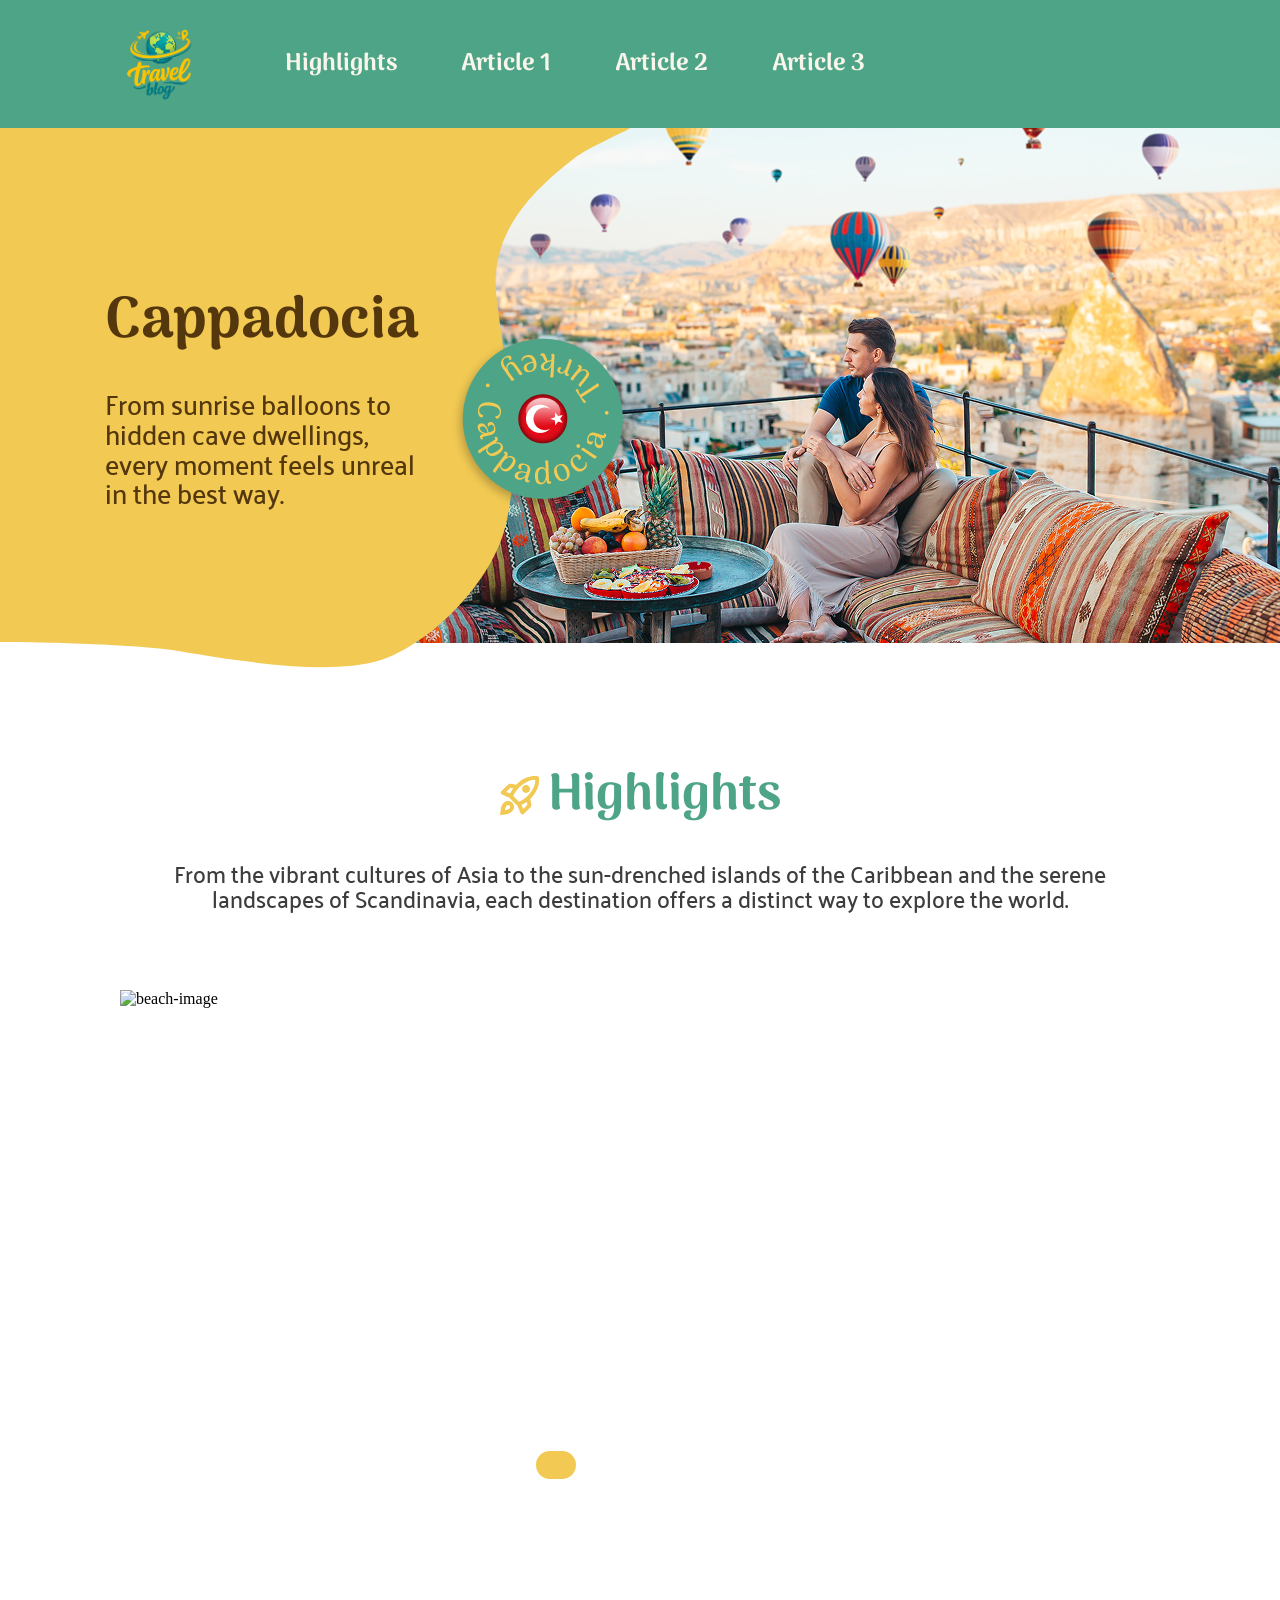
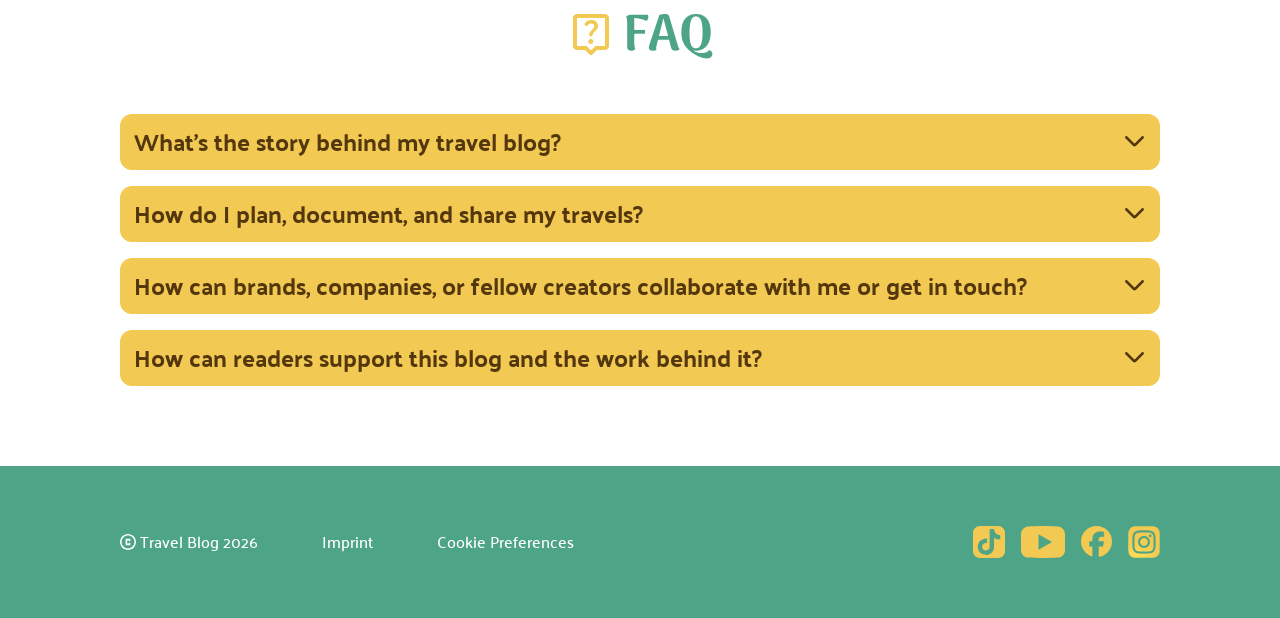
==== commit 5b9068e0: "fix: footer always bottom" ====
--- a/index.html
+++ b/index.html
@@ -11,6 +11,8 @@
         <link rel="stylesheet" href="./styles/fonts.css" />
 
         <link rel="stylesheet" href="./styles/components/header.css" />
+        <link rel="stylesheet" href="./styles/components/content-main.css" />
+        <link rel="stylesheet" href="./styles/components/footer.css" />
 
         <link rel="stylesheet" href="style.css" />
     </head>
@@ -121,8 +123,8 @@
                     <div class="faint_radio_wrapper">
                         <article class="faint_radio_element element_one">
                             <a class="faint_radio_element_txt" href="./page/beaches.html">
-                                <h3>The World's Most Breathtaking Beaches</h3>
-                                <h4>
+                                <h3 class="show-hidden">The World's Most Breathtaking Beaches</h3>
+                                <h4 class="show-hidden">
                                     From powder-soft white sands to dramatic coastlines kissed by turquoise waves, these
                                     beaches are more than destinations — they're feelings.
                                 </h4>
@@ -212,7 +214,7 @@
             </section>
         </section>
         <!-- #endregion content-main -->
-
+        <section class="fillspace"></section>
         <!-- #region footer -->
         <footer>
             <div>
--- a/styles/variables.css
+++ b/styles/variables.css
@@ -12,7 +12,7 @@
 
     /* very light-green ##4EA4874D */
     --color-bg-rslider: rgba(78, 164, 135, 0.302);
-
+    
     /* brown #54370d */
     --text-color: rgb(84, 55, 13);
 
--- a/styles/components/header.css
+++ b/styles/components/header.css
@@ -125,9 +125,9 @@
     header {
         nav {
             height: 128px;
-            padding: 0px max(calc(50% - 600px), 120px);
+            padding: 0px clamp(20px, calc((100vw - 400px) * 100 / 840 + 20px), 120px);
             justify-content: flex-start;
-            gap: clamp(16px, calc((100vw - 800px) * 86 / 600 + 16px), 102px);
+            gap: clamp(56px, calc((100vw - 800px) * 46 / 600 + 56px), 102px);
         }
 
         ul {
@@ -136,7 +136,7 @@
             position: relative;
             height: 100%;
             width: auto;
-            gap: clamp(8px, calc((100vw - 800px) * 64 / 600 + 16px), 72px);
+            gap: clamp(32px, calc((100vw - 800px) * 40 / 600 + 32px), 72px);
             background-color: #00000000;
         }
 
@@ -147,6 +147,14 @@
         }
     }
     /* #endregion header min-width: 769px */
+}
+
+@media screen and (min-width: 1440px) {
+    header {
+        nav {
+            padding: 0px max(calc(50% - 600px), 120px);
+        }
+    }
 }
 
 /* OPTIONAL media query */
--- a/styles/components/content-main.css
+++ b/styles/components/content-main.css
@@ -0,0 +1,36 @@
+body {
+    height: 100svh;
+    /* height: ; */
+    display: flex;
+    flex-direction: column;
+}
+
+.content-main {
+    display: flex;
+    flex-direction: column;
+    align-items: center;
+    width: 100%;
+}
+
+.fillspace {
+    height: 100%;
+}
+
+/* smooth content limitation for content sections with up to 120px padding */
+/* |  |<---------- 1440 ---------->|  | */
+/* |  |            Hero            |  | */
+/* |  |<-120| Content (desk) |120->|  | */
+/* |  |<- 20| Content (mobi) | 20->|  | */
+
+.content-main-section {
+    width: 100%;
+    /* padding desktop/mobile top/bottom 80px -> 40px & left/right 120px -> 20px */
+    padding: clamp(20px, calc((100vw - 400px) * (40 - 20) / 820 + 20px), 40px)
+        clamp(20px, calc((100vw - 400px) * 100 / 840 + 20px), 120px);
+}
+
+@media screen and (min-width: 1441px) {
+    .content-main-section {
+        padding: 40px max(calc(50% - 720px + 120px), 120px);
+    }
+}
--- a/styles/components/footer.css
+++ b/styles/components/footer.css
@@ -0,0 +1,188 @@
+/* #region footer */
+footer {
+    background-color: var(--color-main1);
+    width: 100%;
+    display: flex;
+    align-items: center;
+
+    > div {
+        width: 100%;
+        height: 222px;
+        padding: 24px clamp(30px, calc((100vw - 400px) * 96 / 840 + 24px), 120px);
+        padding-bottom: 112px;
+
+        display: flex;
+        justify-content: space-between;
+        align-items: flex-end;
+    }
+
+    p {
+        color: white;
+        font-size: 1rem;
+    }
+
+    a {
+        text-decoration: none;
+        color: white;
+        font-family: "Palanquin";
+        font-size: 1rem;
+    }
+
+    .footer-copyright {
+        display: flex;
+        align-items: center;
+        ul {
+            display: flex;
+            align-items: flex-start;
+            list-style-type: none;
+            display: flex;
+            flex-direction: column;
+            gap: 8px;
+        }
+
+        img {
+            height: 16px;
+        }
+
+        .copyright {
+            display: flex;
+            align-items: center;
+            gap: 4px;
+        }
+    }
+    .footer-social {
+        display: flex;
+        align-items: flex-end;
+        justify-content: flex-end;
+        gap: clamp(8px, 3.5vw, 16px);
+
+        img {
+            height: 24px;
+        }
+        a {
+            display: flex;
+            align-items: center;
+        }
+    }
+}
+/* #endregion footer */
+
+/* #region media queries */
+@media screen and (min-width: 1441px) {
+    footer {
+        > div {
+            padding: 24px max(calc(50% - 720px + 120px), 120px);
+        }
+    }
+}
+
+@media screen and (min-width: 769px) {
+    footer {
+        margin-bottom: 0;
+        align-items: center;
+
+        > div {
+            height: 152px;
+            align-items: center;
+            padding-bottom: 24px;
+        }
+
+        .footer-copyright ul {
+            display: flex;
+            flex-direction: row;
+            align-items: center;
+            gap: clamp(8px, 5vw, 72px);
+        }
+
+        .copyright {
+            order: -2;
+            font-size: 1.125rem;
+        }
+
+        .footer-social {
+            img {
+                height: 32px;
+            }
+
+            a {
+                display: flex;
+                align-items: center;
+            }
+        }
+    }
+}
+
+@media screen and (min-width: 320px) and (max-width: 374px) {
+    footer {
+        div {
+            flex-direction: column;
+            align-items: center;
+            justify-content: center;
+
+            gap: 5px;
+
+            .footer-copyright {
+                align-items: flex-start;
+                ul {
+                    .cookies {
+                        display: none;
+                    }
+                    .copyright {
+                        order: -2;
+                    }
+                }
+            }
+
+            .footer-social {
+                flex-direction: row;
+                align-items: space-between;
+            }
+        }
+    }
+}
+
+/* OPTIONAL media query */
+@media screen and (max-width: 319px) {
+    footer {
+        > div {
+            height: clamp(168px, calc(100vw * 54 / 319 + 168px), 222px);
+            padding: 0;
+            padding-bottom: clamp(20px, calc(100vw * 68 / 319 + 20px), 88px);
+            flex-direction: column;
+            align-items: center;
+            justify-content: center;
+
+            gap: 5px;
+            .footer-copyright {
+                align-items: center;
+
+                ul {
+                    .cookies {
+                        display: none;
+                    }
+                    .copyright {
+                        order: -2;
+                    }
+                    a,
+                    p {
+                        font-size: clamp(0.5rem, calc(100vw * 0.5 / 20 + 0.5rem), 1rem);
+                    }
+                }
+            }
+
+            .footer-social {
+                flex-direction: row;
+                justify-content: center;
+                align-items: space-between;
+
+                width: 100%;
+                img {
+                    width: clamp(16px, calc(100vw * 16 / 319 + 16px), 32px);
+                }
+            }
+        }
+    }
+}
+/* #endregion footer min-width: 769px*/
+
+/* #endregion media queries */
--- a/style.css
+++ b/style.css
@@ -6,8 +6,11 @@
     font-weight: 700;
     font-size: 3.75rem;
     /* NOTE: h1 does not exist in mobile */
-    font-size: clamp(var(--f-size-h1-mobile), calc((100vw - 25rem) * 1 / 52.5 + var(--f-size-h1-mobile)), 3.75rem);
-
+    font-size: clamp(
+        var(--f-size-h1-mobile),
+        calc((100vw - 25rem) * (3.75 - 2.5) / (87.5 - 25) + var(--f-size-h1-mobile)),
+        3.75rem
+    );
     color: var(--text-color);
     line-height: 120%;
 }
@@ -15,14 +18,14 @@
 h2 {
     font-family: "Arima";
     font-weight: 700;
-    font-size: clamp(2.5rem, calc((100vw - 25rem) * 0.75 / 52.5 + 2.5rem), 3.25rem);
+    font-size: clamp(2.5rem, calc((100vw - 25rem) * 0.75 / (87.5 - 25) + 2.5rem), 3.25rem);
     color: var(--color-main1);
 }
 
 h3 {
     font-family: "Palanquin Dark";
     font-weight: 600;
-    font-size: clamp(1.75rem, calc((100vw - 25rem) * 1.25 / 52.5 + 1.75rem), 3rem);
+    font-size: clamp(1.75rem, calc((100vw - 25rem) * 1.25 / (87.5 - 25) + 1.75rem), 3rem);
     line-height: 100%;
     color: #ffffff;
 }
@@ -30,7 +33,7 @@
 h4 {
     font-family: "Palanquin";
     font-weight: 400;
-    font-size: clamp(1.25rem, calc((100vw - 25rem) * 0.5 / 52.5 + 1.25rem), 1.75rem);
+    font-size: clamp(1.25rem, calc((100vw - 25rem) * 0.5 / (87.5 - 25) + 1.25rem), 1.75rem);
     line-height: 100%;
     color: #ffffff;
 }
@@ -38,38 +41,16 @@
 p {
     font-family: "Palanquin";
     font-weight: 500;
-    font-size: clamp(1rem, calc((100vw - 25rem) * 0.5 / 52.5 + 1rem), 1.5rem);
+    font-size: clamp(1rem, calc((100vw - 25rem) * 0.5 / (87.5 - 25) + 1rem), 1.5rem);
     color: var(--text-color);
     line-height: 110%;
 }
 /* #endregion global */
 
-
 /* #region content-main */
-.content-main {
-    display: flex;
-    flex-direction: column;
-    align-items: center;
-
-    width: 100%;
-}
-
-/* smooth content limitation for content sections with up to 120px padding */
-/* |  |<---------- 1440 ---------->|  | */
-/* |  |            Hero            |  | */
-/* |  |<-120| Content (desk) |120->|  | */
-/* |  |<- 20| Content (mobi) | 20->|  | */
-
-.content-main-section {
-    height: 100%;
-    width: 100%;
-    /* padding desktop/mobile top/bottom 80px -> 40px & left/right 120px -> 20px */
-    padding: 40px clamp(20px, calc((100vw - 400px) * 100 / 840 + 20px), 120px);
-}
-
 .section-landing {
     padding: 0 calc(50% - 720px);
-    padding-bottom: 40px;
+    margin-bottom: 40px;
     height: 540px;
 
     position: relative;
@@ -84,7 +65,7 @@
     }
 
     .landing-headline {
-        height: clamp(51%, calc((100vw - 400px) * 270 / 550 + 51%), 100%);
+        height: clamp(275px, calc((100vw - 400px) * 265 / 550 + 275px), 540px);
     }
 
     .landing-overlay {
@@ -95,7 +76,7 @@
     .landing-icon {
         /* school was a while ago... f(x) = (x-x1) * (y2 - y1) / (x2 - x1) + y1 */
         left: min(clamp(50px, calc((100vw - 400px) * 400 / 550 + 50px), 450px), 450px);
-        top: clamp(40%, calc((100vw - 400px) * 15 / 1040 + 40%), 55%);
+        top: clamp(90px, calc((100vw - 400px) * 135 / 1040 + 90px), 225px);
     }
 
     .landing-txt {
@@ -109,7 +90,7 @@
 }
 
 .section-highlights {
-    height: 100%;
+    height: calc(2 * clamp(20px, calc((100vw - 400px) * (40 - 20) / 820 + 20px), 40px) + 782px);
     width: 100%;
 
     display: flex;
@@ -256,6 +237,11 @@
             -webkit-box-orient: vertical;
             overflow: hidden;
         }
+    }
+
+    .faint_radio_element_txt:has(.show-hidden:hover) .show-hidden:hover {
+        line-clamp: inherit;
+        -webkit-line-clamp: inherit;
     }
 
     /* IMPORTANT to manage index for clickable URLs */
@@ -419,94 +405,17 @@
 
 /* #endregion content-main */
 
-/* #region footer */
-
-footer {
-    background-color: var(--color-main1);
-    height: 134px;
-    margin-bottom: 88px;
-    width: 100%;
-    padding: 24px clamp(30px, calc((100vw - 400px) * 96 / 840 + 24px), 120px);
-    display: flex;
-    align-items: center;
-
-    div {
-        width: 100%;
-        display: flex;
-        justify-content: space-between;
-        align-items: flex-end;
-    }
-
-    p {
-        color: white;
-        font-size: 1rem;
-    }
-
-    a {
-        text-decoration: none;
-        color: white;
-        font-family: "Palanquin";
-        font-size: 1rem;
-    }
-
-    .footer-copyright {
-        display: flex;
-        align-items: center;
-        ul {
-            display: flex;
-            align-items: flex-start;
-            list-style-type: none;
-            display: flex;
-            flex-direction: column;
-            gap: 8px;
-        }
-
-        img {
-            height: 16px;
-        }
-
-        .copyright {
-            display: flex;
-            align-items: center;
-            gap: 4px;
-        }
-    }
-    .footer-social {
-        display: flex;
-        align-items: flex-end;
-        justify-content: flex-end;
-        width: 200px;
-        gap: clamp(8px, 3.5vw, 16px);
-
-        img {
-            height: 24px;
-        }
-        a {
-            display: flex;
-            align-items: center;
-        }
-    }
-}
-
-/* #endregion footer */
-
 /* #region media queries */
 @media screen and (min-width: 1441px) {
-    .content-main-section {
-        padding: 40px max(calc(50% - 720px + 120px), 120px);
-    }
-
-    footer {
-        padding: 24px max(calc(50% - 720px + 120px), 120px);
-    }
     .section-landing {
         padding: 0 calc(50% - 720px);
 
-        .landing-bg {
-            img {
-                right: calc(50% - 720px);
-            }
-        }
+        .landing-icon {
+            /* school was a while ago... f(x) = (x-x1) * (y2 - y1) / (x2 - x1) + y1 */
+            left: 450px;
+            top: 225px;
+        }
+
         .landing-overlay-bg {
             /* left: max(calc(50% - 720px), 0); */
             left: calc(50% - 720px);
@@ -551,7 +460,7 @@
             display: flex;
             flex-direction: column;
             justify-content: center;
-            height: 100%;
+            height: 540px;
             width: clamp(310px, calc((100vw - 769px) * 140 / 671 + 313px), 450px);
             gap: 32px;
 
@@ -566,71 +475,6 @@
         }
     }
     /* #endregion content-main min-width: 769px*/
-
-    /* #region footer min-width: 769px*/
-    footer {
-        height: 152px;
-        margin-bottom: 0;
-        align-items: center;
-
-        div {
-            align-items: center;
-        }
-
-        .footer-copyright ul {
-            display: flex;
-            flex-direction: row;
-            align-items: center;
-            gap: clamp(8px, 5vw, 72px);
-        }
-
-        .copyright {
-            order: -2;
-            font-size: 1.125rem;
-        }
-
-        .footer-social {
-            img {
-                height: 32px;
-            }
-
-            a {
-                display: flex;
-                align-items: center;
-            }
-        }
-    }
-
-    /* #endregion footer min-width: 769px*/
-}
-
-@media screen and (min-width: 320px) and (max-width: 374px) {
-    footer {
-        margin-bottom: clamp(20px, 88px * 100vw / 319px, 88px);
-
-        div {
-            flex-direction: column;
-            gap: 5px;
-
-            .footer-copyright {
-                align-items: flex-start;
-                ul {
-                    .cookies {
-                        display: none;
-                    }
-                    .copyright {
-                        order: -2;
-                    }
-                }
-            }
-
-            .footer-social {
-                flex-direction: row;
-                align-items: space-between;
-                width: 100%;
-            }
-        }
-    }
 }
 
 /* OPTIONAL media query */
@@ -642,49 +486,21 @@
         }
     }
 
-    footer {
-        margin-bottom: clamp(20px, calc(100vw * 68 / 319 + 20px), 88px);
-        height: clamp(80px, calc(100vw * 54 / 319 + 80px), 134px);
-        padding: 0;
-
-        div {
-            flex-direction: column;
-            gap: 5px;
-            .footer-copyright {
-                align-items: center;
-
-                ul {
-                    .cookies {
-                        display: none;
-                    }
-                    .copyright {
-                        order: -2;
-                    }
-                    a,
-                    p {
-                        font-size: clamp(0.5rem, calc(100vw * 0.5 / 20 + 0.5rem), 1rem);
-                    }
-                }
-            }
-
-            .footer-social {
-                flex-direction: row;
-                justify-content: center;
-                /* align-items: space-between; */
-                align-items: flex-start;
-
-                width: 100%;
-                img {
-                    width: clamp(16px, calc(100vw * 16 / 319 + 16px), 32px);
-                }
-            }
-        }
-    }
-
     h1,
-    h2,
+    h2 {
+        font-size: clamp(1rem, calc(100vw * (4 - 1) / 52.5 + 1rem), (var(--f-size-h1-mobile)));
+    }
+
     h3 {
-        font-size: clamp(1rem, calc(100vw * (var(--f-size-h1-mobile) - 1rem) / 319 + 1rem), (var(--f-size-h1-mobile)));
+        font-size: clamp(1rem, calc(100vw * (1.75 - 1) / 52.5 + 1rem), 1.75);
+    }
+
+    summary,
+    h4,
+    p,
+    li,
+    a {
+        font-size: clamp(0.5rem, calc(100vw * 0.5 / 52.5 + 0.5rem), var(--f-size-p-mobile));
     }
 }
 /* #endregion media queries */
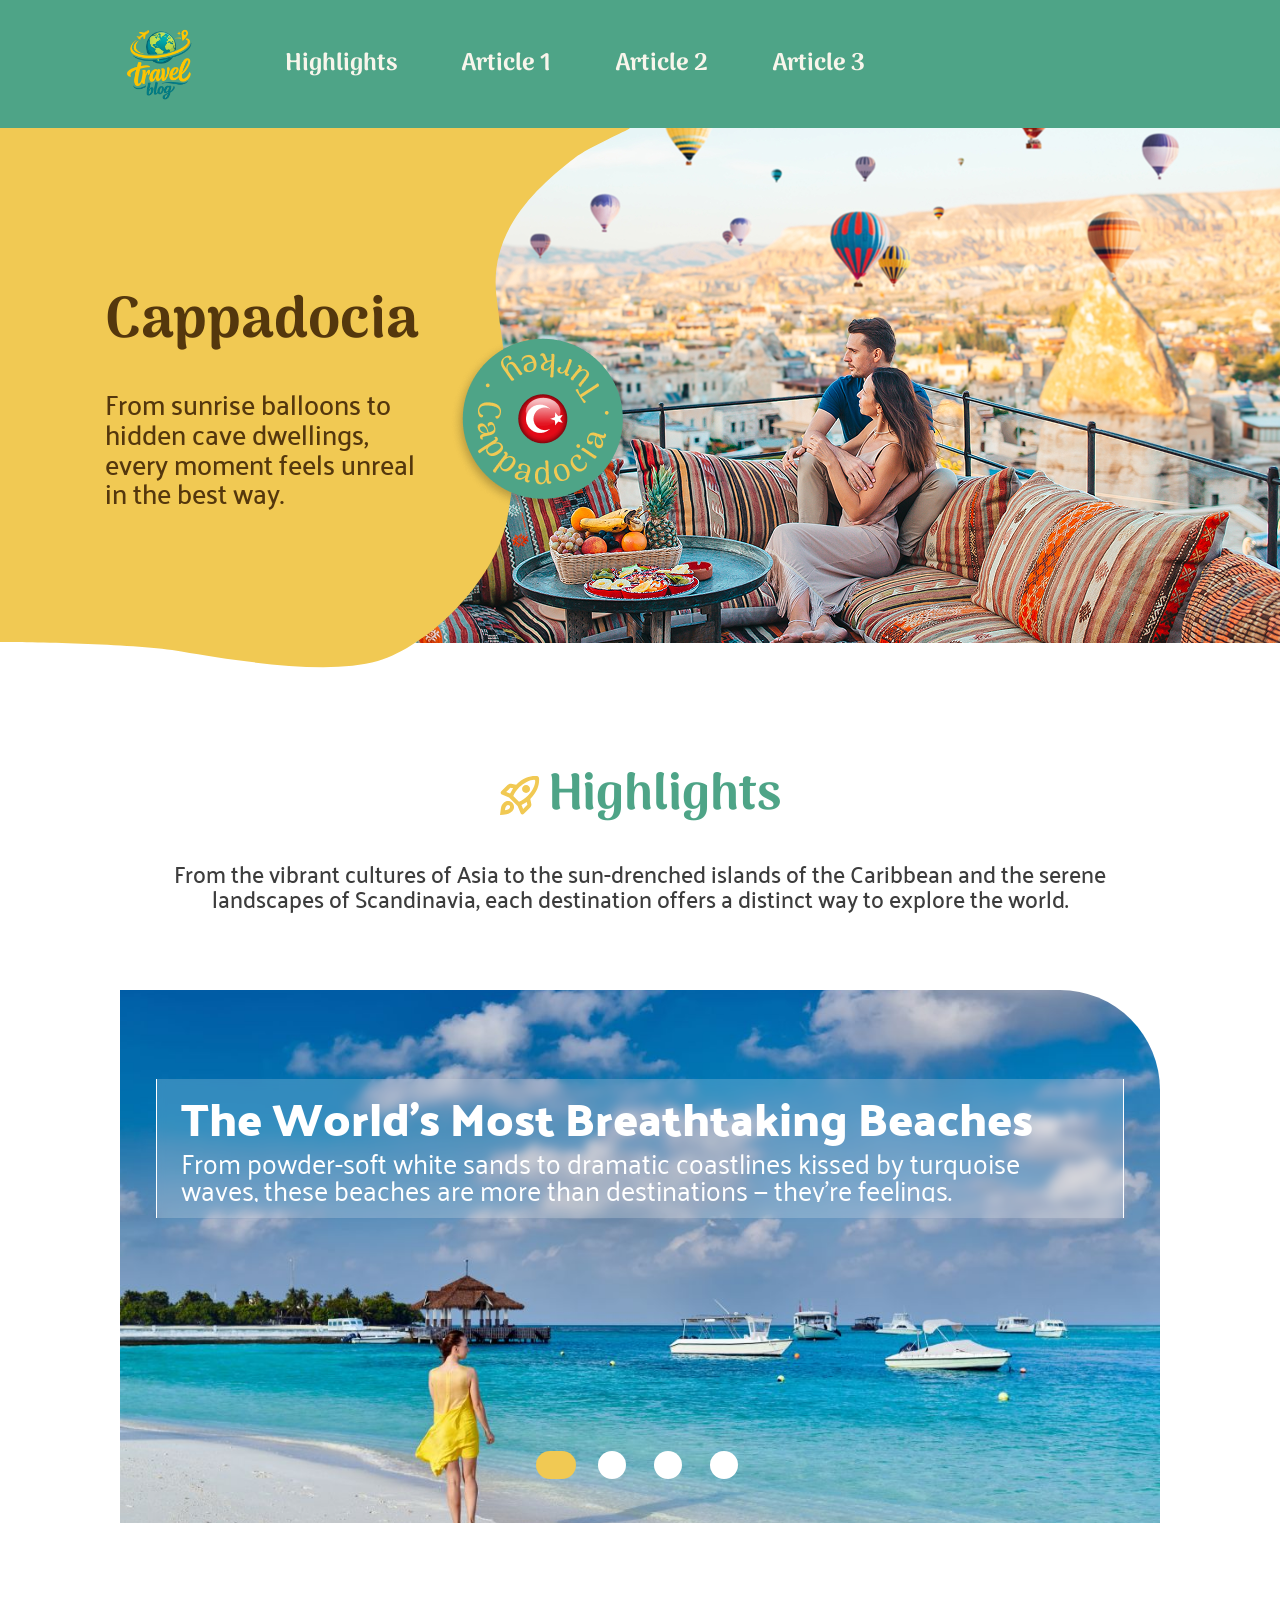
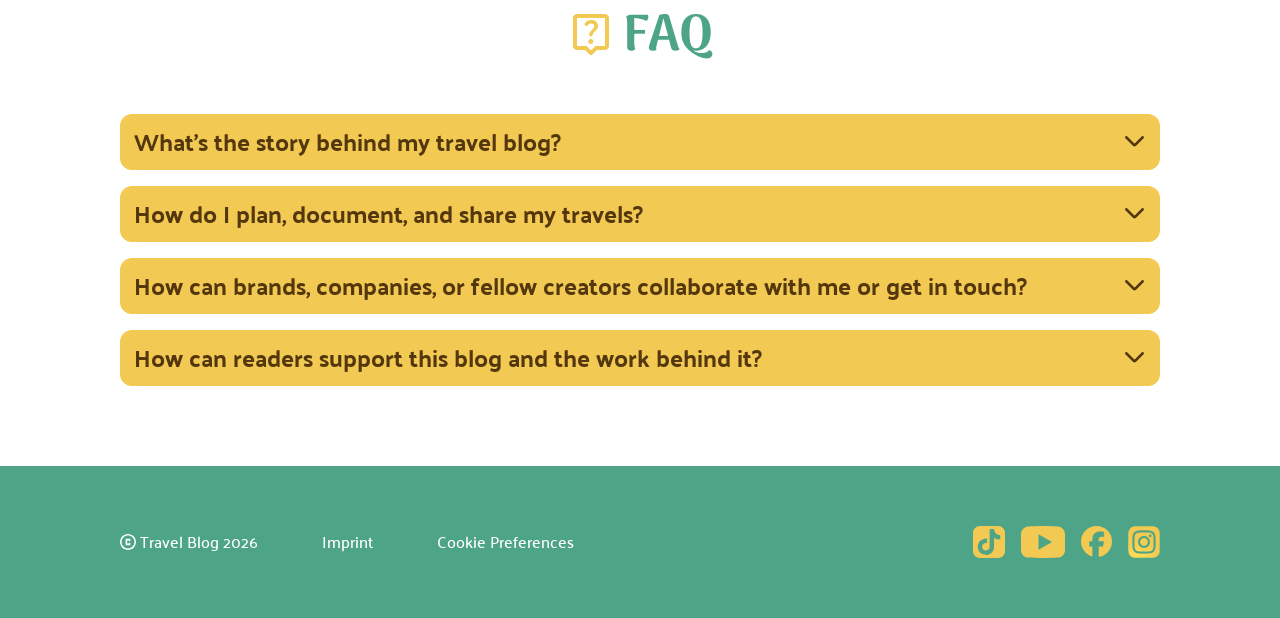
==== commit 68407dc2: "perf: massive reduction of asset memory" ====
--- a/index.html
+++ b/index.html
@@ -17,7 +17,6 @@
         <link rel="stylesheet" href="style.css" />
     </head>
     <body>
-        <!-- #region header -->
         <header>
             <nav>
                 <a href="index.html">
@@ -65,9 +64,7 @@
                 </ul>
             </nav>
         </header>
-        <!-- #endregion header -->
-
-        <!-- #region content-main -->
+
         <section class="content-main">
             <section class="content-main-section section-landing">
                 <div class="landing-bg">
@@ -213,9 +210,9 @@
                 </div>
             </section>
         </section>
-        <!-- #endregion content-main -->
+
         <section class="fillspace"></section>
-        <!-- #region footer -->
+        
         <footer>
             <div>
                 <div class="footer-copyright">
@@ -248,6 +245,5 @@
                 </div>
             </div>
         </footer>
-        <!-- #endregion footer -->
     </body>
 </html>
